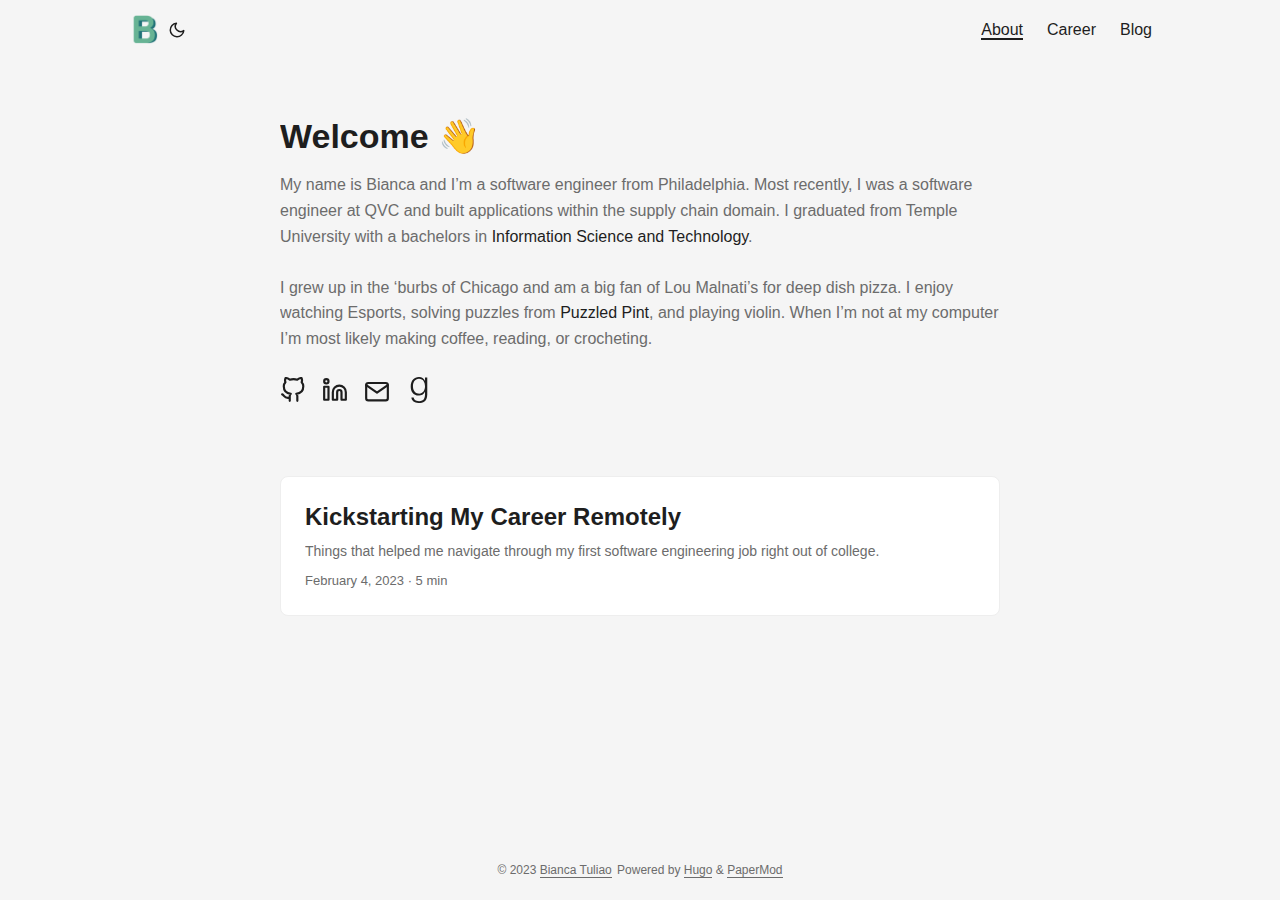
==== index.html @ d709fb9c "update bio" ====
<!DOCTYPE html>
<html lang="en" dir="auto">

<head>
	<meta name="generator" content="Hugo 0.110.0"><meta charset="utf-8">
<meta http-equiv="X-UA-Compatible" content="IE=edge">
<meta name="viewport" content="width=device-width, initial-scale=1, shrink-to-fit=no">
<meta name="robots" content="index, follow">
<title>Bianca Tuliao | Software Engineer </title>

<meta name="description" content="The blog of Bianca Tuliao, Software Engineer based in Philadelphia">
<meta name="author" content="">
<link rel="canonical" href="https://bltuliao.github.io/">
<link crossorigin="anonymous" href="/assets/css/stylesheet.css" rel="preload stylesheet" as="style">
<link rel="icon" href="https://bltuliao.github.io/favicon.ico">
<link rel="icon" type="image/png" sizes="16x16" href="https://bltuliao.github.io/favicon-16x16.png">
<link rel="icon" type="image/png" sizes="32x32" href="https://bltuliao.github.io/favicon-32x32.png">
<link rel="apple-touch-icon" href="https://bltuliao.github.io/apple-touch-icon.png">
<link rel="mask-icon" href="https://bltuliao.github.io/safari-pinned-tab.svg">
<meta name="theme-color" content="#2e2e33">
<meta name="msapplication-TileColor" content="#2e2e33">
<link rel="alternate" type="application/rss+xml" href="https://bltuliao.github.io/index.xml">
<noscript>
    <style>
        #theme-toggle,
        .top-link {
            display: none;
        }

    </style>
    <style>
        @media (prefers-color-scheme: dark) {
            :root {
                --theme: rgb(29, 30, 32);
                --entry: rgb(46, 46, 51);
                --primary: rgb(218, 218, 219);
                --secondary: rgb(155, 156, 157);
                --tertiary: rgb(65, 66, 68);
                --content: rgb(196, 196, 197);
                --hljs-bg: rgb(46, 46, 51);
                --code-bg: rgb(55, 56, 62);
                --border: rgb(51, 51, 51);
            }

            .list {
                background: var(--theme);
            }

            .list:not(.dark)::-webkit-scrollbar-track {
                background: 0 0;
            }

            .list:not(.dark)::-webkit-scrollbar-thumb {
                border-color: var(--theme);
            }
        }

    </style>
</noscript><meta property="og:title" content="Bianca Tuliao" />
<meta property="og:description" content="The blog of Bianca Tuliao, Software Engineer based in Philadelphia" />
<meta property="og:type" content="website" />
<meta property="og:url" content="https://bltuliao.github.io/" />

<meta name="twitter:card" content="summary"/>
<meta name="twitter:title" content="Bianca Tuliao"/>
<meta name="twitter:description" content="The blog of Bianca Tuliao, Software Engineer based in Philadelphia"/>

<script type="application/ld+json">
{
  "@context": "https://schema.org",
  "@type": "Organization",
  "name": "Bianca Tuliao",
  "url": "https://bltuliao.github.io/",
  "description": "The blog of Bianca Tuliao, Software Engineer based in Philadelphia",
  "thumbnailUrl": "https://bltuliao.github.io/favicon.ico",
  "sameAs": [
      "https://github.com/bltuliao", "https://www.linkedin.com/in/biancatuliao/", "mailto:btuliaodev@gmail.com", "https://www.goodreads.com/user/show/115285117-bianca"
  ]
}
</script>
</head>

<body class="list" id="top">
<script>
    if (localStorage.getItem("pref-theme") === "dark") {
        document.body.classList.add('dark');
    } else if (localStorage.getItem("pref-theme") === "light") {
        document.body.classList.remove('dark')
    } else if (window.matchMedia('(prefers-color-scheme: dark)').matches) {
        document.body.classList.add('dark');
    }

</script>

<header class="header">
    <nav class="nav">
        <div class="logo">
            <a href="https://bltuliao.github.io/" accesskey="h" title="Bianca Tuliao's Homepage">
                <img src="https://bltuliao.github.io/logo14.png" alt="" aria-label="logo"
                    height="30"></a>
            <div class="logo-switches">
                <button id="theme-toggle" accesskey="t" title="(Alt + T)">
                    <svg id="moon" xmlns="http://www.w3.org/2000/svg" width="24" height="18" viewBox="4 0 24 24"
                        fill="none" stroke="currentColor" stroke-width="2" stroke-linecap="round"
                        stroke-linejoin="round">
                        <path d="M21 12.79A9 9 0 1 1 11.21 3 7 7 0 0 0 21 12.79z"></path>
                    </svg>
                    <svg id="sun" xmlns="http://www.w3.org/2000/svg" width="24" height="18" viewBox="4 0 24 24"
                        fill="none" stroke="currentColor" stroke-width="2" stroke-linecap="round"
                        stroke-linejoin="round">
                        <circle cx="12" cy="12" r="5"></circle>
                        <line x1="12" y1="1" x2="12" y2="3"></line>
                        <line x1="12" y1="21" x2="12" y2="23"></line>
                        <line x1="4.22" y1="4.22" x2="5.64" y2="5.64"></line>
                        <line x1="18.36" y1="18.36" x2="19.78" y2="19.78"></line>
                        <line x1="1" y1="12" x2="3" y2="12"></line>
                        <line x1="21" y1="12" x2="23" y2="12"></line>
                        <line x1="4.22" y1="19.78" x2="5.64" y2="18.36"></line>
                        <line x1="18.36" y1="5.64" x2="19.78" y2="4.22"></line>
                    </svg>
                </button>
            </div>
        </div>
        <ul id="menu">
            <li>
                <a href="https://bltuliao.github.io/" title="About">
                    <span class="active">About</span>
                </a>
            </li>
            <li>
                <a href="https://bltuliao.github.io/career/" title="Career">
                    <span>Career</span>
                </a>
            </li>
            <li>
                <a href="https://bltuliao.github.io/blog/" title="Blog">
                    <span>Blog</span>
                </a>
            </li>
        </ul>
    </nav>
</header>
<main class="main"> 
<article class="first-entry home-info">
    <header class="entry-header">
        <h1>Welcome 👋</h1>
    </header>
    <div class="entry-content">
        My name is Bianca and I&rsquo;m a software engineer from Philadelphia. Most recently, I was a software engineer at QVC and built applications within the supply chain domain. I graduated from Temple University with a bachelors in <a href="https://bulletin.temple.edu/undergraduate/science-technology/computer-information-science/information-science-technology-bs/#text">Information Science and Technology</a>. <br /> <br />I grew up in the &lsquo;burbs of Chicago and am a big fan of Lou Malnati&rsquo;s for deep dish pizza. I enjoy watching Esports, solving puzzles from <a href="http://puzzledpint.com/">Puzzled Pint</a>, and playing violin. When I&rsquo;m not at my computer I&rsquo;m most likely making coffee, reading, or crocheting.
    </div>
    <footer class="entry-footer">
        <div class="social-icons">
    <a href="https://github.com/bltuliao" target="_blank" rel="noopener noreferrer me" title="Github">
        <svg xmlns="http://www.w3.org/2000/svg" viewBox="0 0 24 24" fill="none" stroke="currentColor" stroke-width="2"
    stroke-linecap="round" stroke-linejoin="round">
    <path
        d="M9 19c-5 1.5-5-2.5-7-3m14 6v-3.87a3.37 3.37 0 0 0-.94-2.61c3.14-.35 6.44-1.54 6.44-7A5.44 5.44 0 0 0 20 4.77 5.07 5.07 0 0 0 19.91 1S18.73.65 16 2.48a13.38 13.38 0 0 0-7 0C6.27.65 5.09 1 5.09 1A5.07 5.07 0 0 0 5 4.77a5.44 5.44 0 0 0-1.5 3.78c0 5.42 3.3 6.61 6.44 7A3.37 3.37 0 0 0 9 18.13V22">
    </path>
</svg>
    </a>
    <a href="https://www.linkedin.com/in/biancatuliao/" target="_blank" rel="noopener noreferrer me" title="Linkedin">
        <svg xmlns="http://www.w3.org/2000/svg" viewBox="0 0 24 24" fill="none" stroke="currentColor" stroke-width="2"
    stroke-linecap="round" stroke-linejoin="round">
    <path d="M16 8a6 6 0 0 1 6 6v7h-4v-7a2 2 0 0 0-2-2 2 2 0 0 0-2 2v7h-4v-7a6 6 0 0 1 6-6z"></path>
    <rect x="2" y="9" width="4" height="12"></rect>
    <circle cx="4" cy="4" r="2"></circle>
</svg>
    </a>
    <a href="mailto:btuliaodev@gmail.com" target="_blank" rel="noopener noreferrer me" title="Email">
        <svg xmlns="http://www.w3.org/2000/svg" viewBox="0 0 24 21" fill="none" stroke="currentColor" stroke-width="2"
    stroke-linecap="round" stroke-linejoin="round">
    <path d="M4 4h16c1.1 0 2 .9 2 2v12c0 1.1-.9 2-2 2H4c-1.1 0-2-.9-2-2V6c0-1.1.9-2 2-2z"></path>
    <polyline points="22,6 12,13 2,6"></polyline>
</svg>
    </a>
    <a href="https://www.goodreads.com/user/show/115285117-bianca" target="_blank" rel="noopener noreferrer me" title="Goodreads">
        <svg xmlns="http://www.w3.org/2000/svg" role="img" fill="currentColor" viewBox="0 0 24 24">
    <path
        d="M11.43 23.995c-3.608-.208-6.274-2.077-6.448-5.078.695.007 1.375-.013 2.07-.006.224 1.342 1.065 2.43 2.683 3.026 1.583.496 3.737.46 5.082-.174 1.351-.636 2.145-1.822 2.503-3.577.212-1.042.236-1.734.231-2.92l-.005-1.631h-.059c-1.245 2.564-3.315 3.53-5.59 3.475-5.74-.054-7.68-4.534-7.528-8.606.01-5.241 3.22-8.537 7.557-8.495 2.354-.14 4.605 1.362 5.554 3.37l.059.002.002-2.918 2.099.004-.002 15.717c-.193 7.04-4.376 7.89-8.209 7.811zm6.1-15.633c-.096-3.26-1.601-6.62-5.503-6.645-3.954-.017-5.625 3.592-5.604 6.85-.013 3.439 1.643 6.305 4.703 6.762 4.532.591 6.551-3.411 6.404-6.967z" />
</svg>
    </a>
</div>

    </footer>
</article>

<article class="post-entry"> 
  <header class="entry-header">
    <h2>Kickstarting My Career Remotely
    </h2>
  </header>
  <div class="entry-content">
    <p>Things that helped me navigate through my first software engineering job right out of college.</p>
  </div>
  <footer class="entry-footer"><span title='2023-02-04 00:02:17 -0500 EST'>February 4, 2023</span>&nbsp;·&nbsp;5 min</footer>
  <a class="entry-link" aria-label="post link to Kickstarting My Career Remotely" href="https://bltuliao.github.io/blog/kickstarting-my-career-remotely/"></a>
</article>
    </main>
    
<footer class="footer">
    <span>&copy; 2023 <a href="https://bltuliao.github.io/">Bianca Tuliao</a></span>
    <span>
        Powered by
        <a href="https://gohugo.io/" rel="noopener noreferrer" target="_blank">Hugo</a> &
        <a href="https://github.com/adityatelange/hugo-PaperMod/" rel="noopener" target="_blank">PaperMod</a>
    </span>
</footer>
<a href="#top" aria-label="go to top" title="Go to Top (Alt + G)" class="top-link" id="top-link" accesskey="g">
    <svg xmlns="http://www.w3.org/2000/svg" viewBox="0 0 12 6" fill="currentColor">
        <path d="M12 6H0l6-6z" />
    </svg>
</a>

<script>
    let menu = document.getElementById('menu')
    if (menu) {
        menu.scrollLeft = localStorage.getItem("menu-scroll-position");
        menu.onscroll = function () {
            localStorage.setItem("menu-scroll-position", menu.scrollLeft);
        }
    }

    document.querySelectorAll('a[href^="#"]').forEach(anchor => {
        anchor.addEventListener("click", function (e) {
            e.preventDefault();
            var id = this.getAttribute("href").substr(1);
            if (!window.matchMedia('(prefers-reduced-motion: reduce)').matches) {
                document.querySelector(`[id='${decodeURIComponent(id)}']`).scrollIntoView({
                    behavior: "smooth"
                });
            } else {
                document.querySelector(`[id='${decodeURIComponent(id)}']`).scrollIntoView();
            }
            if (id === "top") {
                history.replaceState(null, null, " ");
            } else {
                history.pushState(null, null, `#${id}`);
            }
        });
    });

</script>
<script>
    var mybutton = document.getElementById("top-link");
    window.onscroll = function () {
        if (document.body.scrollTop > 800 || document.documentElement.scrollTop > 800) {
            mybutton.style.visibility = "visible";
            mybutton.style.opacity = "1";
        } else {
            mybutton.style.visibility = "hidden";
            mybutton.style.opacity = "0";
        }
    };

</script>
<script>
    document.getElementById("theme-toggle").addEventListener("click", () => {
        if (document.body.className.includes("dark")) {
            document.body.classList.remove('dark');
            localStorage.setItem("pref-theme", 'light');
        } else {
            document.body.classList.add('dark');
            localStorage.setItem("pref-theme", 'dark');
        }
    })

</script>
</body>

</html>
---- assets/css/stylesheet.css ----
/*
  PaperMod v6
  License: MIT https://github.com/adityatelange/hugo-PaperMod/blob/master/LICENSE
  Copyright (c) 2020 nanxiaobei and adityatelange
  Copyright (c) 2021-2022 adityatelange
*/
:root{--gap:24px;--content-gap:20px;--nav-width:1024px;--main-width:720px;--header-height:60px;--footer-height:60px;--radius:8px;--theme:rgb(255, 255, 255);--entry:rgb(255, 255, 255);--primary:rgb(30, 30, 30);--secondary:rgb(108, 108, 108);--tertiary:rgb(214, 214, 214);--content:rgb(31, 31, 31);--hljs-bg:rgb(28, 29, 33);--code-bg:rgb(245, 245, 245);--border:rgb(238, 238, 238)}.dark{--theme:rgb(29, 30, 32);--entry:rgb(46, 46, 51);--primary:rgb(218, 218, 219);--secondary:rgb(155, 156, 157);--tertiary:rgb(65, 66, 68);--content:rgb(196, 196, 197);--hljs-bg:rgb(46, 46, 51);--code-bg:rgb(55, 56, 62);--border:rgb(51, 51, 51)}.list{background:var(--code-bg)}.dark.list{background:var(--theme)}*,::after,::before{box-sizing:border-box}html{-webkit-tap-highlight-color:transparent;overflow-y:scroll}a,button,body,h1,h2,h3,h4,h5,h6{color:var(--primary)}body{font-family:-apple-system,BlinkMacSystemFont,segoe ui,Roboto,Oxygen,Ubuntu,Cantarell,open sans,helvetica neue,sans-serif;font-size:18px;line-height:1.6;word-break:break-word;background:var(--theme)}article,aside,figcaption,figure,footer,header,hgroup,main,nav,section,table{display:block}h1,h2,h3,h4,h5,h6{line-height:1.2}h1,h2,h3,h4,h5,h6,p{margin-top:0;margin-bottom:0}ul{padding:0}a{text-decoration:none}body,figure,ul{margin:0}table{width:100%;border-collapse:collapse;border-spacing:0;overflow-x:auto;word-break:keep-all}button,input,textarea{padding:0;font:inherit;background:0 0;border:0}input,textarea{outline:0}button,input[type=button],input[type=submit]{cursor:pointer}input:-webkit-autofill,textarea:-webkit-autofill{box-shadow:0 0 0 50px var(--theme)inset}img{display:block;max-width:100%}.not-found{position:absolute;left:0;right:0;display:flex;align-items:center;justify-content:center;height:80%;font-size:160px;font-weight:700}.archive-posts{width:100%;font-size:16px}.archive-year{margin-top:40px}.archive-year:not(:last-of-type){border-bottom:2px solid var(--border)}.archive-month{display:flex;align-items:flex-start;padding:10px 0}.archive-month-header{margin:25px 0;width:200px}.archive-month:not(:last-of-type){border-bottom:1px solid var(--border)}.archive-entry{position:relative;padding:5px;margin:10px 0}.archive-entry-title{margin:5px 0;font-weight:400}.archive-count,.archive-meta{color:var(--secondary);font-size:14px}.footer,.top-link{font-size:12px;color:var(--secondary)}.footer{max-width:calc(var(--main-width) + var(--gap) * 2);margin:auto;padding:calc((var(--footer-height) - var(--gap))/2)var(--gap);text-align:center;line-height:24px}.footer span{margin-inline-start:1px;margin-inline-end:1px}.footer span:last-child{white-space:nowrap}.footer a{color:inherit;border-bottom:1px solid var(--secondary)}.footer a:hover{border-bottom:1px solid var(--primary)}.top-link{visibility:hidden;position:fixed;bottom:60px;right:30px;z-index:99;background:var(--tertiary);width:42px;height:42px;padding:12px;border-radius:64px;transition:visibility .5s,opacity .8s linear}.top-link,.top-link svg{filter:drop-shadow(0 0 0 var(--theme))}.footer a:hover,.top-link:hover{color:var(--primary)}.top-link:focus,#theme-toggle:focus{outline:0}.nav{display:flex;flex-wrap:wrap;justify-content:space-between;max-width:calc(var(--nav-width) + var(--gap) * 2);margin-inline-start:auto;margin-inline-end:auto;line-height:var(--header-height)}.nav a{display:block}.logo,#menu{display:flex;margin:auto var(--gap)}.logo{flex-wrap:inherit}.logo a{font-size:24px;font-weight:700}.logo a img,.logo a svg{display:inline;vertical-align:middle;pointer-events:none;transform:translate(0,-10%);border-radius:2px;margin-inline-end:2px}button#theme-toggle{font-size:26px;margin:auto 4px}body.dark #moon{vertical-align:middle;display:none}body:not(.dark) #sun{display:none}#menu{list-style:none;word-break:keep-all;overflow-x:auto;white-space:nowrap}#menu li+li{margin-inline-start:var(--gap)}#menu a{font-size:16px}#menu .active{font-weight:500;border-bottom:2px solid}.lang-switch li,.lang-switch ul,.logo-switches{display:inline-flex;margin:auto 4px}.lang-switch{display:flex;flex-wrap:inherit}.lang-switch a{margin:auto 3px;font-size:16px;font-weight:500}.logo-switches{flex-wrap:inherit}.main{position:relative;min-height:calc(100vh - var(--header-height) - var(--footer-height));max-width:calc(var(--main-width) + var(--gap) * 2);margin:auto;padding:var(--gap)}.page-header h1{font-size:40px}.pagination{display:flex}.pagination a{color:var(--theme);font-size:13px;line-height:36px;background:var(--primary);border-radius:calc(36px/2);padding:0 16px}.pagination .next{margin-inline-start:auto}.social-icons{padding:12px 0}.social-icons a:not(:last-of-type){margin-inline-end:12px}.social-icons a svg{height:26px;width:26px}code{direction:ltr}div.highlight,pre{position:relative}.copy-code{display:none;position:absolute;top:4px;right:4px;color:rgba(255,255,255,.8);background:rgba(78,78,78,.8);border-radius:var(--radius);padding:0 5px;font-size:14px;user-select:none}div.highlight:hover .copy-code,pre:hover .copy-code{display:block}.first-entry{position:relative;display:flex;flex-direction:column;justify-content:center;min-height:320px;margin:var(--gap)0 calc(var(--gap) * 2)}.first-entry .entry-header{overflow:hidden;display:-webkit-box;-webkit-box-orient:vertical;-webkit-line-clamp:3}.first-entry .entry-header h1{font-size:34px;line-height:1.3}.first-entry .entry-content{margin:14px 0;font-size:16px;-webkit-line-clamp:3}.first-entry .entry-footer{font-size:14px}.home-info .entry-content{-webkit-line-clamp:unset}.post-entry{position:relative;margin-bottom:var(--gap);padding:var(--gap);background:var(--entry);border-radius:var(--radius);transition:transform .1s;border:1px solid var(--border)}.post-entry:active{transform:scale(.96)}.tag-entry .entry-cover{display:none}.entry-header h2{font-size:24px;line-height:1.3}.entry-content{margin:8px 0;color:var(--secondary);font-size:14px;line-height:1.6;overflow:hidden;display:-webkit-box;-webkit-box-orient:vertical;-webkit-line-clamp:2}.entry-footer{color:var(--secondary);font-size:13px}.entry-link{position:absolute;left:0;right:0;top:0;bottom:0}.entry-cover,.entry-isdraft{font-size:14px;color:var(--secondary)}.entry-cover{margin-bottom:var(--gap);text-align:center}.entry-cover img{border-radius:var(--radius);pointer-events:none;width:100%;height:auto}.entry-cover a{color:var(--secondary);box-shadow:0 1px 0 var(--primary)}.page-header,.post-header{margin:24px auto var(--content-gap)}.post-title{margin-bottom:2px;font-size:40px}.post-description{margin-top:10px;margin-bottom:5px}.post-meta,.breadcrumbs{color:var(--secondary);font-size:14px;display:flex;flex-wrap:wrap}.post-meta .i18n_list li{display:inline-flex;list-style:none;margin:auto 3px;box-shadow:0 1px 0 var(--secondary)}.breadcrumbs a{font-size:16px}.post-content{color:var(--content)}.post-content h3,.post-content h4,.post-content h5,.post-content h6{margin:24px 0 16px}.post-content h1{margin:40px auto 32px;font-size:40px}.post-content h2{margin:32px auto 24px;font-size:32px}.post-content h3{font-size:24px}.post-content h4{font-size:16px}.post-content h5{font-size:14px}.post-content h6{font-size:12px}.post-content a,.toc a:hover{box-shadow:0 1px;box-decoration-break:clone;-webkit-box-decoration-break:clone}.post-content a code{margin:auto 0;border-radius:0;box-shadow:0 -1px 0 var(--primary)inset}.post-content del{text-decoration:none;background:linear-gradient(to right,var(--primary) 100%,transparent 0)0/1px 1px repeat-x}.post-content dl,.post-content ol,.post-content p,.post-content figure,.post-content ul{margin-bottom:var(--content-gap)}.post-content ol,.post-content ul{padding-inline-start:20px}.post-content li{margin-top:5px}.post-content li p{margin-bottom:0}.post-content dl{display:flex;flex-wrap:wrap;margin:0}.post-content dt{width:25%;font-weight:700}.post-content dd{width:75%;margin-inline-start:0;padding-inline-start:10px}.post-content dd~dd,.post-content dt~dt{margin-top:10px}.post-content table{margin-bottom:32px}.post-content table th,.post-content table:not(.highlighttable,.highlight table,.gist .highlight) td{min-width:80px;padding:12px 8px;line-height:1.5;border-bottom:1px solid var(--border)}.post-content table th{font-size:14px;text-align:start}.post-content table:not(.highlighttable) td code:only-child{margin:auto 0}.post-content .highlight table{border-radius:var(--radius)}.post-content .highlight:not(table){margin:10px auto;background:var(--hljs-bg)!important;border-radius:var(--radius);direction:ltr}.post-content li>.highlight{margin-inline-end:0}.post-content ul pre{margin-inline-start:calc(var(--gap) * -2)}.post-content .highlight pre{margin:0}.post-content .highlighttable{table-layout:fixed}.post-content .highlighttable td:first-child{width:40px}.post-content .highlighttable td .linenodiv{padding-inline-end:0!important}.post-content .highlighttable td .highlight,.post-content .highlighttable td .linenodiv pre{margin-bottom:0}.post-content code{margin:auto 4px;padding:4px 6px;font-size:.78em;line-height:1.5;background:var(--code-bg);border-radius:2px}.post-content pre code{display:block;margin:auto 0;padding:10px;color:#d5d5d6;background:var(--hljs-bg)!important;border-radius:var(--radius);overflow-x:auto;word-break:break-all}.post-content blockquote{margin:20px 0;padding:0 14px;border-inline-start:3px solid var(--primary)}.post-content hr{margin:30px 0;height:2px;background:var(--tertiary);border:0}.post-content iframe{max-width:100%}.post-content img{border-radius:4px;margin:1rem 0}.post-content img[src*="#center"]{margin:1rem auto}.post-content figure.align-center{text-align:center}.post-content figure>figcaption{color:var(--primary);font-size:16px;font-weight:700;margin:8px 0 16px}.post-content figure>figcaption>p{color:var(--secondary);font-size:14px;font-weight:400}.toc{margin:0 2px 40px;border:1px solid var(--border);background:var(--code-bg);border-radius:var(--radius);padding:.4em}.dark .toc{background:var(--entry)}.toc details summary{cursor:zoom-in;margin-inline-start:20px}.toc details[open] summary{cursor:zoom-out}.toc .details{display:inline;font-weight:500}.toc .inner{margin:0 20px;padding:10px 20px}.toc li ul{margin-inline-start:var(--gap)}.toc summary:focus{outline:0}.post-footer{margin-top:56px}.post-tags li{display:inline-block;margin-inline-end:3px;margin-bottom:5px}.post-tags a,.share-buttons,.paginav{border-radius:var(--radius);background:var(--code-bg);border:1px solid var(--border)}.post-tags a{display:block;padding-inline-start:14px;padding-inline-end:14px;color:var(--secondary);font-size:14px;line-height:34px;background:var(--code-bg)}.post-tags a:hover,.paginav a:hover{background:var(--border)}.share-buttons{margin:14px 0;padding-inline-start:var(--radius);display:flex;justify-content:center;overflow-x:auto}.share-buttons a{margin-top:10px}.share-buttons a:not(:last-of-type){margin-inline-end:12px}h1:hover .anchor,h2:hover .anchor,h3:hover .anchor,h4:hover .anchor,h5:hover .anchor,h6:hover .anchor{display:inline-flex;color:var(--secondary);margin-inline-start:8px;font-weight:500;user-select:none}.paginav{margin:10px 0;display:flex;line-height:30px;border-radius:var(--radius)}.paginav a{padding-inline-start:14px;padding-inline-end:14px;border-radius:var(--radius)}.paginav .title{letter-spacing:1px;text-transform:uppercase;font-size:small;color:var(--secondary)}.paginav .prev,.paginav .next{width:50%}.paginav span:hover:not(.title){box-shadow:0 1px}.paginav .next{margin-inline-start:auto;text-align:right}[dir=rtl] .paginav .next{text-align:left}h1>a>svg{display:inline}img.in-text{display:inline;margin:auto}.buttons,.main .profile{display:flex;justify-content:center}.main .profile{align-items:center;min-height:calc(100vh - var(--header-height) - var(--footer-height) - (var(--gap) * 2));text-align:center}.profile .profile_inner h1{padding:12px 0}.profile img{display:inline-table;border-radius:50%}.buttons{flex-wrap:wrap;max-width:400px;margin:0 auto}.button{background:var(--tertiary);border-radius:var(--radius);margin:8px;padding:6px;transition:transform .1s}.button-inner{padding:0 8px}.button:active{transform:scale(.96)}#searchbox input{padding:4px 10px;width:100%;color:var(--primary);font-weight:700;border:2px solid var(--tertiary);border-radius:var(--radius)}#searchbox input:focus{border-color:var(--secondary)}#searchResults li{list-style:none;border-radius:var(--radius);padding:10px;margin:10px 0;position:relative;font-weight:500}#searchResults{margin:10px 0;width:100%}#searchResults li:active{transition:transform .1s;transform:scale(.98)}#searchResults a{position:absolute;width:100%;height:100%;top:0;left:0;outline:none}#searchResults .focus{transform:scale(.98);border:2px solid var(--tertiary)}.terms-tags li{display:inline-block;margin:10px;font-weight:500}.terms-tags a{display:block;padding:3px 10px;background:var(--tertiary);border-radius:6px;transition:transform .1s}.terms-tags a:active{background:var(--tertiary);transform:scale(.96)}.hljs-comment,.hljs-quote{color:#b6b18b}.hljs-deletion,.hljs-name,.hljs-regexp,.hljs-selector-class,.hljs-selector-id,.hljs-tag,.hljs-template-variable,.hljs-variable{color:#eb3c54}.hljs-built_in,.hljs-builtin-name,.hljs-link,.hljs-literal,.hljs-meta,.hljs-number,.hljs-params,.hljs-type{color:#e7ce56}.hljs-attribute{color:#ee7c2b}.hljs-addition,.hljs-bullet,.hljs-string,.hljs-symbol{color:#4fb4d7}.hljs-section,.hljs-title{color:#78bb65}.hljs-keyword,.hljs-selector-tag{color:#b45ea4}.hljs{display:block;overflow-x:auto;background:#1c1d21;color:#c0c5ce;padding:.5em}.hljs-emphasis{font-style:italic}.hljs-strong{font-weight:700}::-webkit-scrollbar-track{background:0 0}.list:not(.dark)::-webkit-scrollbar-track{background:var(--code-bg)}::-webkit-scrollbar-thumb{background:var(--tertiary);border:5px solid var(--theme);border-radius:var(--radius)}.list:not(.dark)::-webkit-scrollbar-thumb{border:5px solid var(--code-bg)}::-webkit-scrollbar-thumb:hover{background:var(--secondary)}::-webkit-scrollbar:not(.highlighttable,.highlight table,.gist .highlight){background:var(--theme)}.post-content .highlighttable td .highlight pre code::-webkit-scrollbar{display:none}.post-content :not(table) ::-webkit-scrollbar-thumb{border:2px solid var(--hljs-bg);background:#717175}.post-content :not(table) ::-webkit-scrollbar-thumb:hover{background:#a3a3a5}.gist table::-webkit-scrollbar-thumb{border:2px solid #fff;background:#adadad}.gist table::-webkit-scrollbar-thumb:hover{background:#707070}.post-content table::-webkit-scrollbar-thumb{border-width:2px}@media screen and (min-width:768px){::-webkit-scrollbar{width:19px;height:11px}}@media screen and (max-width:768px){:root{--gap:14px}.profile img{transform:scale(.85)}.first-entry{min-height:260px}.archive-month{flex-direction:column}.archive-year{margin-top:20px}.footer{padding:calc((var(--footer-height) - var(--gap) - 10px)/2)var(--gap)}}@media screen and (max-width:900px){.list .top-link{transform:translateY(-5rem)}}@media(prefers-reduced-motion){.terms-tags a:active,.button:active,.post-entry:active,.top-link,#searchResults .focus,#searchResults li:active{transform:none}}.main-timeline{font-family:poppins,sans-serif}.main-timeline:after{content:'';display:block;clear:both}.main-timeline .timeline{width:calc(50% + 58px);float:left;position:relative;z-index:1}.main-timeline .timeline:before{content:"";width:10px;height:10px;border-radius:50px;position:absolute;top:-5px;right:0}.main-timeline .timeline-content{text-align:left;padding:15px 80px 15px 10px;display:block;position:relative}.main-timeline .timeline-content:hover{text-decoration:none}.main-timeline .timeline-content:before{content:"";background:#f28705;width:15px;height:100%;position:absolute;top:0;right:50px}.main-timeline .timeline-year-right{font-size:27px;line-height:35px;font-weight:700;transform:translateY(-50%)rotate(0);position:absolute;top:5%;right:-90px}.main-timeline .timeline-year-left{font-size:27px;line-height:35px;font-weight:700;transform:translateY(-50%)rotate(0);position:absolute;top:5%;left:-90px}.main-timeline .timeline-year{font-size:27px;line-height:35px;font-weight:700;transform:translateY(-50%)rotate(0);position:absolute;top:5%;right:-20px}.main-timeline .timeline-year-single-left{font-size:27px;line-height:35px;font-weight:700;transform:translateY(-50%)rotate(0);position:absolute;top:5%;left:-20px}.main-timeline .title{font-size:22px;font-weight:600;letter-spacing:.5px;text-transform:uppercase;margin:0 0 8px}.main-timeline .description{font-size:16px;margin:0}.main-timeline .timeline:nth-child(even){float:right}.main-timeline .timeline:nth-child(even):before{right:auto;left:0}.main-timeline .timeline:nth-child(even) .timeline-content{padding:15px 10px 15px 80px}.main-timeline .timeline:nth-child(even) .timeline-content:before{right:auto;left:51px}.main-timeline .timeline:nth-child(even) .timeline-year{right:auto;left:-15px}.main-timeline .timeline:nth-child(4n+2) .timeline-content:before{background:#f2bb16}.main-timeline .timeline:nth-child(4n+3) .timeline-content:before{background:#0785f2}.main-timeline .timeline:nth-child(4n+4) .timeline-content:before{background:#bf3475}@media screen and (max-width:767px){.main-timeline .timeline{width:100%}.main-timeline .timeline-year-right{font-size:27px;line-height:35px;font-weight:700;transform:translateY(-50%)rotate(90deg);position:absolute;top:19%;right:-43px}.main-timeline .timeline-year-left{font-size:27px;line-height:35px;font-weight:700;transform:translateY(-50%)rotate(-90deg);position:absolute;top:20%;left:-43px}.main-timeline .timeline-year{font-size:27px;line-height:35px;font-weight:700;transform:translateY(-50%)rotate(90deg);position:absolute;top:11%;right:-7px}.main-timeline .timeline-year-single-left{font-size:27px;line-height:35px;font-weight:700;transform:translateY(-50%)rotate(-90deg);position:absolute;top:11%;left:-7px}}.button_slide{border:2px solid #c2c2c2;border-radius:0;padding:6px;margin-bottom:6px;display:inline-block;font-family:lucida console,Monaco,monospace;font-size:14px;letter-spacing:1px;cursor:default;box-shadow:inset 0 0 #000000;-webkit-transition:ease-out .4s;-moz-transition:ease-out .4s;transition:ease-out .4s}.slide_down:hover{border:2px solid #c2c2c2;box-shadow:inset 0 100px #000000;color:#41ff00}.slide_right:hover{box-shadow:inset 400px 0 #c7c5c5}.slide_left:hover{box-shadow:inset 0 0 0 50px #c7c5c5}.slide_diagonal:hover{box-shadow:inset 400px 50px #c7c5c5}.indent{margin-left:20px}.button-74{background-color:#fff;border:2px solid #e09743;border-radius:20px;box-shadow:#e09743 4px 4px;color:#e09743;cursor:pointer;display:inline-block;font-weight:600;font-size:15px;padding:0 18px;line-height:20px;text-align:center;text-decoration:none;user-select:none;-webkit-user-select:none;touch-action:manipulation}.button-74:hover{background-color:#fff}.button-74:active{box-shadow:#e09743 2px 2px;transform:translate(2px,2px)}@media(min-width:768px){.button-74{min-width:30px;padding:0 15px}}
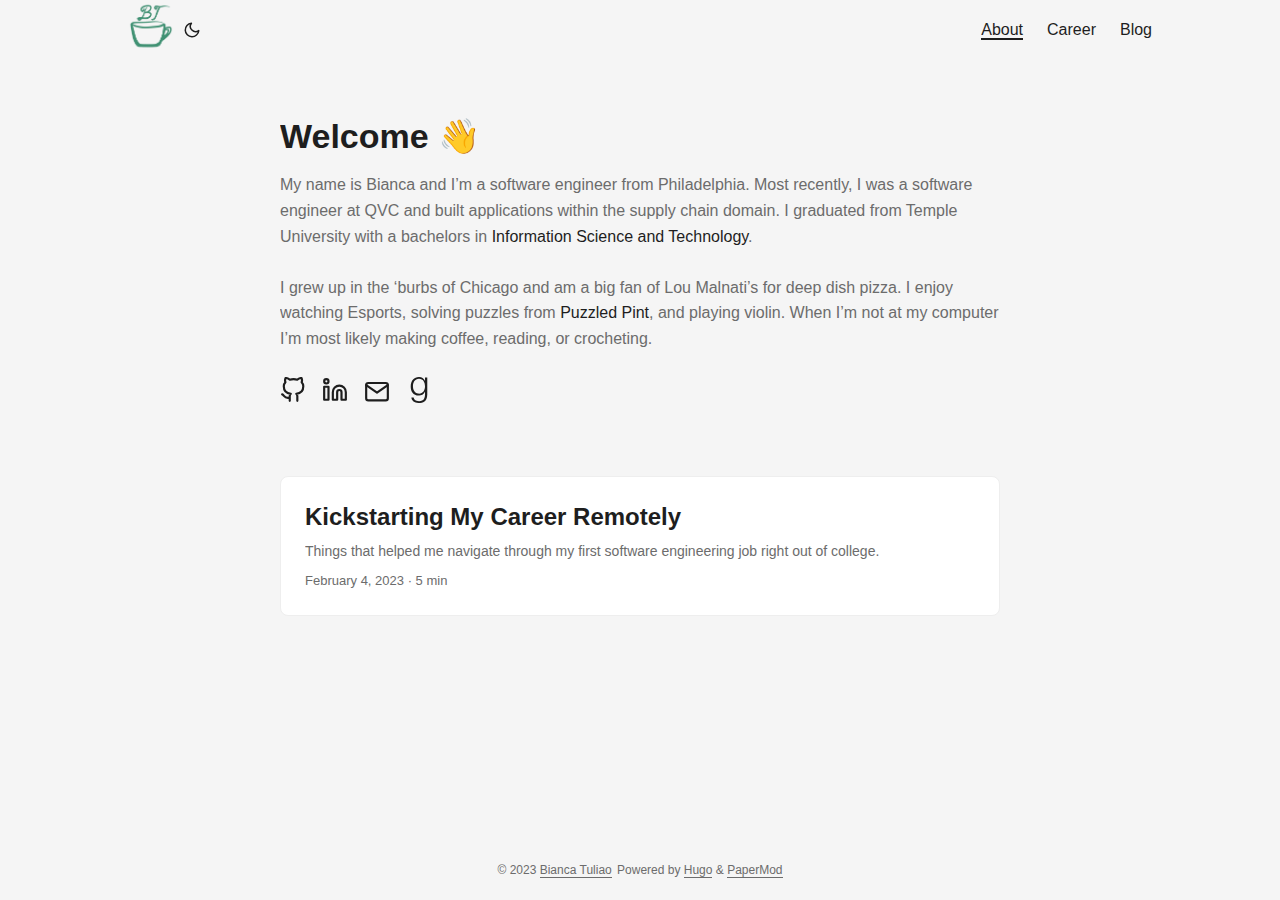
==== commit 0ba75864: "update icon" ====
--- a/index.html
+++ b/index.html
@@ -96,8 +96,8 @@
     <nav class="nav">
         <div class="logo">
             <a href="https://bltuliao.github.io/" accesskey="h" title="Bianca Tuliao's Homepage">
-                <img src="https://bltuliao.github.io/logo14.png" alt="" aria-label="logo"
-                    height="30"></a>
+                <img src="https://bltuliao.github.io/icon.png" alt="" aria-label="logo"
+                    height="45"></a>
             <div class="logo-switches">
                 <button id="theme-toggle" accesskey="t" title="(Alt + T)">
                     <svg id="moon" xmlns="http://www.w3.org/2000/svg" width="24" height="18" viewBox="4 0 24 24"
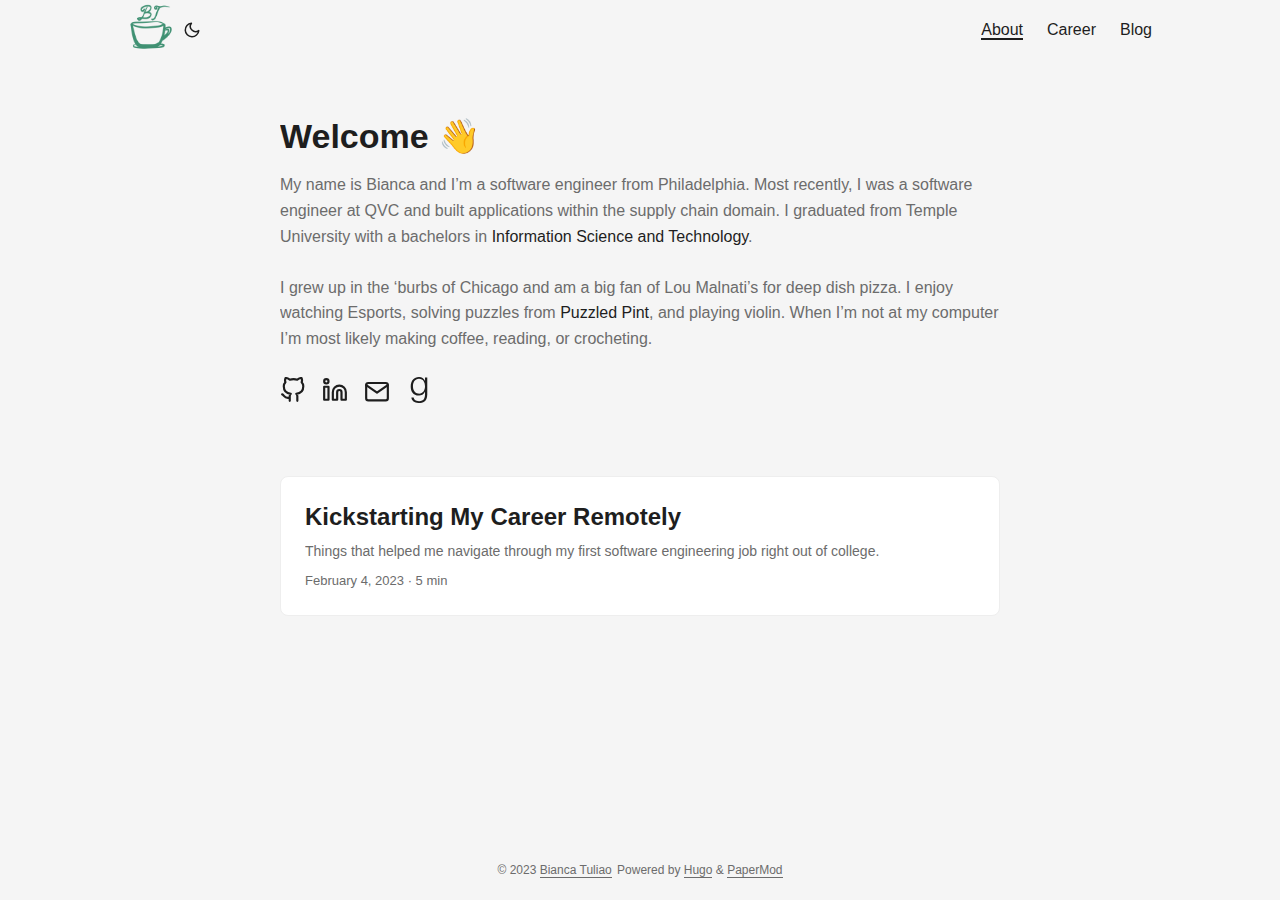
==== commit 271ea6d5: "update icon again" ====
--- a/index.html
+++ b/index.html
@@ -96,7 +96,7 @@
     <nav class="nav">
         <div class="logo">
             <a href="https://bltuliao.github.io/" accesskey="h" title="Bianca Tuliao's Homepage">
-                <img src="https://bltuliao.github.io/icon.png" alt="" aria-label="logo"
+                <img src="https://bltuliao.github.io/icon2.png" alt="" aria-label="logo"
                     height="45"></a>
             <div class="logo-switches">
                 <button id="theme-toggle" accesskey="t" title="(Alt + T)">
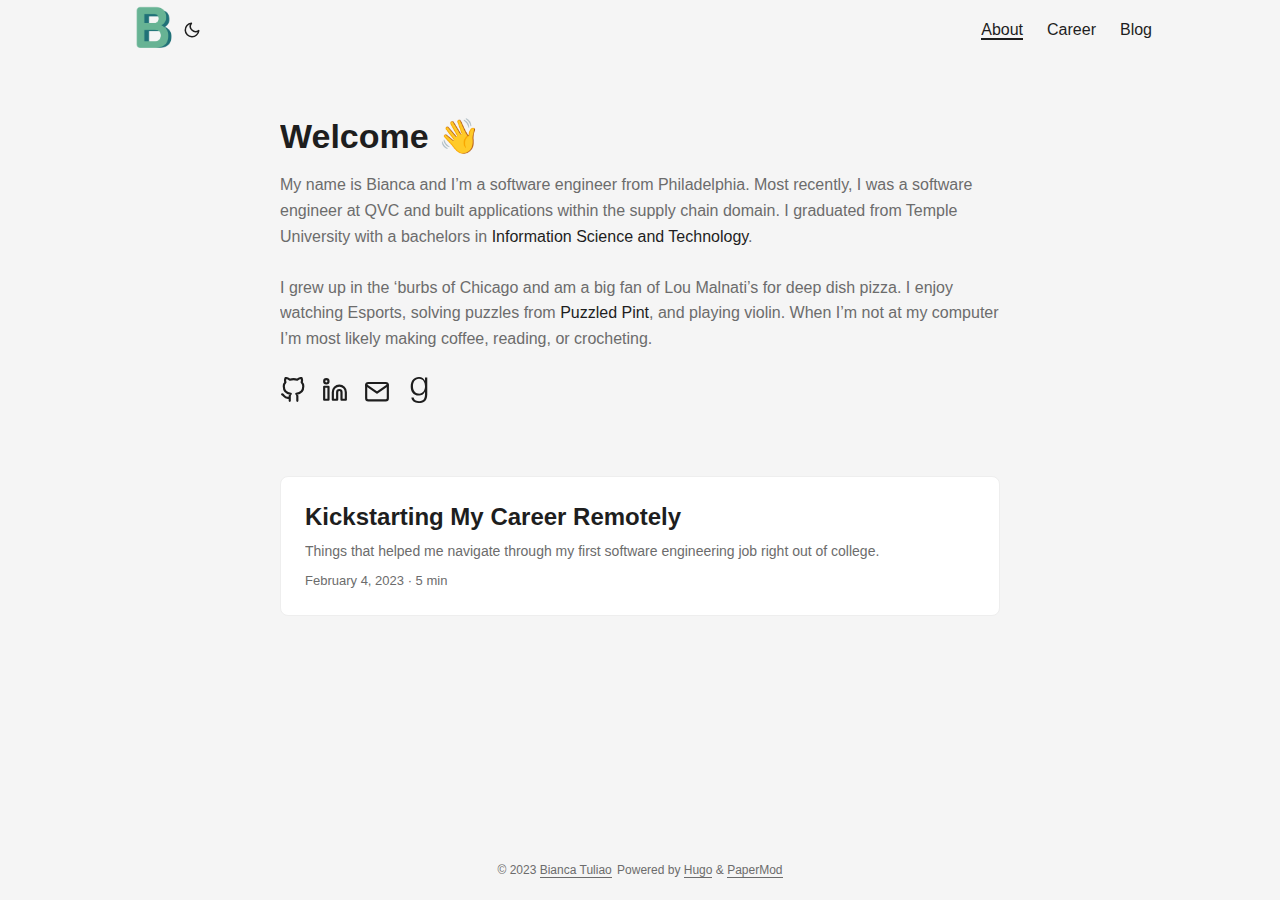
==== commit 9ab3c59b: "test" ====
--- a/index.html
+++ b/index.html
@@ -96,7 +96,7 @@
     <nav class="nav">
         <div class="logo">
             <a href="https://bltuliao.github.io/" accesskey="h" title="Bianca Tuliao's Homepage">
-                <img src="https://bltuliao.github.io/icon2.png" alt="" aria-label="logo"
+                <img src="https://bltuliao.github.io/logo14.png" alt="" aria-label="logo"
                     height="45"></a>
             <div class="logo-switches">
                 <button id="theme-toggle" accesskey="t" title="(Alt + T)">
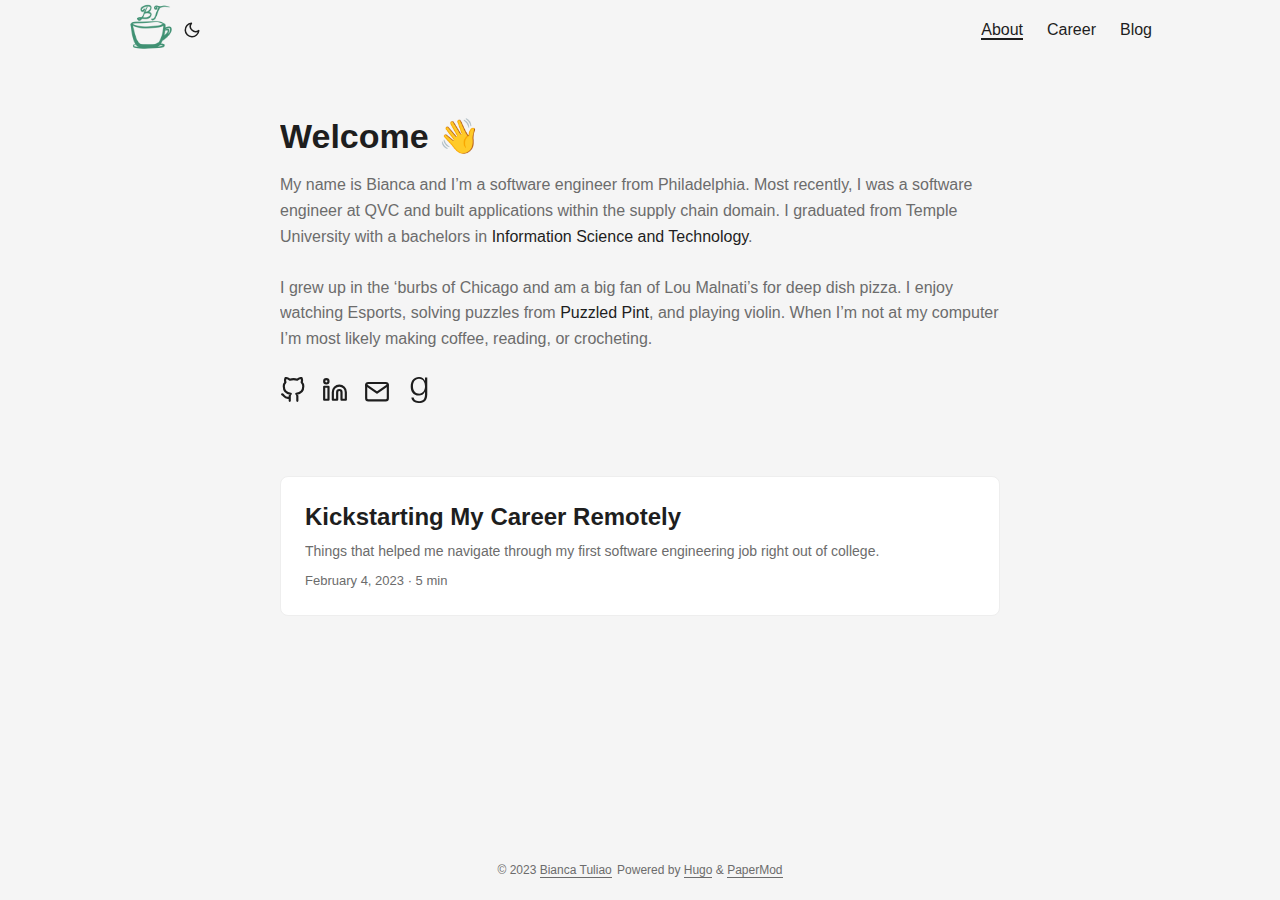
==== commit db46be4d: "update logo" ====
--- a/index.html
+++ b/index.html
@@ -96,7 +96,7 @@
     <nav class="nav">
         <div class="logo">
             <a href="https://bltuliao.github.io/" accesskey="h" title="Bianca Tuliao's Homepage">
-                <img src="https://bltuliao.github.io/logo14.png" alt="" aria-label="logo"
+                <img src="https://bltuliao.github.io/logo2.png" alt="" aria-label="logo"
                     height="45"></a>
             <div class="logo-switches">
                 <button id="theme-toggle" accesskey="t" title="(Alt + T)">
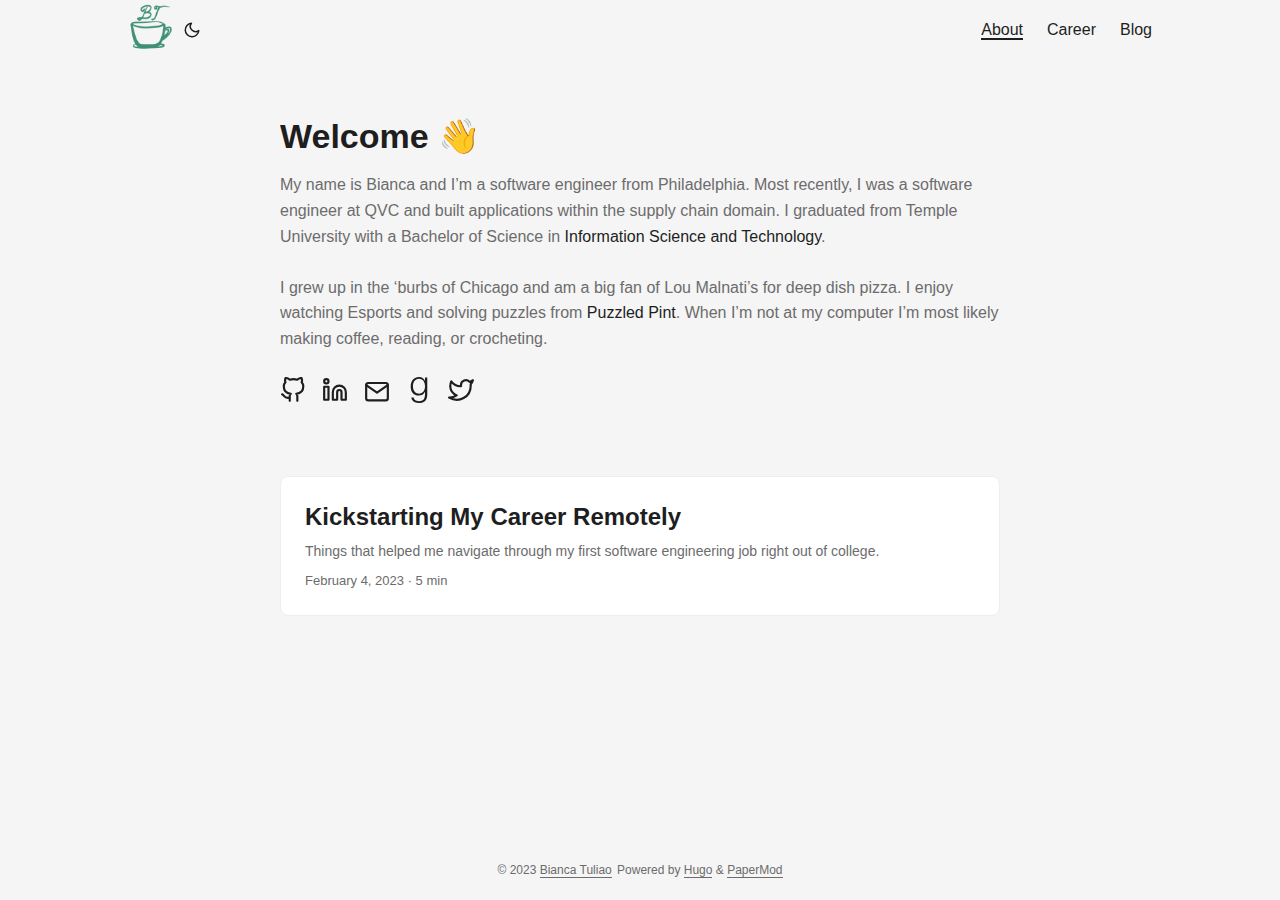
==== commit c991ecf0: "update links" ====
--- a/index.html
+++ b/index.html
@@ -74,7 +74,7 @@
   "description": "The blog of Bianca Tuliao, Software Engineer based in Philadelphia",
   "thumbnailUrl": "https://bltuliao.github.io/favicon.ico",
   "sameAs": [
-      "https://github.com/bltuliao", "https://www.linkedin.com/in/biancatuliao/", "mailto:btuliaodev@gmail.com", "https://www.goodreads.com/user/show/115285117-bianca"
+      "https://github.com/bltuliao", "https://www.linkedin.com/in/biancatuliao/", "mailto:btuliaodev@gmail.com", "https://www.goodreads.com/user/show/115285117-bianca", "https://twitter.com/tru3caff3ine"
   ]
 }
 </script>
@@ -146,7 +146,7 @@
         <h1>Welcome 👋</h1>
     </header>
     <div class="entry-content">
-        My name is Bianca and I&rsquo;m a software engineer from Philadelphia. Most recently, I was a software engineer at QVC and built applications within the supply chain domain. I graduated from Temple University with a bachelors in <a href="https://bulletin.temple.edu/undergraduate/science-technology/computer-information-science/information-science-technology-bs/#text">Information Science and Technology</a>. <br /> <br />I grew up in the &lsquo;burbs of Chicago and am a big fan of Lou Malnati&rsquo;s for deep dish pizza. I enjoy watching Esports, solving puzzles from <a href="http://puzzledpint.com/">Puzzled Pint</a>, and playing violin. When I&rsquo;m not at my computer I&rsquo;m most likely making coffee, reading, or crocheting.
+        My name is Bianca and I&rsquo;m a software engineer from Philadelphia. Most recently, I was a software engineer at QVC and built applications within the supply chain domain. I graduated from Temple University with a Bachelor of Science in <a href="https://www.temple.edu/academics/degree-programs/information-science-and-technology-major-st-ist-bs">Information Science and Technology</a>. <br /> <br />I grew up in the &lsquo;burbs of Chicago and am a big fan of Lou Malnati&rsquo;s for deep dish pizza. I enjoy watching Esports and solving puzzles from <a href="http://puzzledpint.com/">Puzzled Pint</a>. When I&rsquo;m not at my computer I&rsquo;m most likely making coffee, reading, or crocheting.
     </div>
     <footer class="entry-footer">
         <div class="social-icons">
@@ -177,6 +177,14 @@
         <svg xmlns="http://www.w3.org/2000/svg" role="img" fill="currentColor" viewBox="0 0 24 24">
     <path
         d="M11.43 23.995c-3.608-.208-6.274-2.077-6.448-5.078.695.007 1.375-.013 2.07-.006.224 1.342 1.065 2.43 2.683 3.026 1.583.496 3.737.46 5.082-.174 1.351-.636 2.145-1.822 2.503-3.577.212-1.042.236-1.734.231-2.92l-.005-1.631h-.059c-1.245 2.564-3.315 3.53-5.59 3.475-5.74-.054-7.68-4.534-7.528-8.606.01-5.241 3.22-8.537 7.557-8.495 2.354-.14 4.605 1.362 5.554 3.37l.059.002.002-2.918 2.099.004-.002 15.717c-.193 7.04-4.376 7.89-8.209 7.811zm6.1-15.633c-.096-3.26-1.601-6.62-5.503-6.645-3.954-.017-5.625 3.592-5.604 6.85-.013 3.439 1.643 6.305 4.703 6.762 4.532.591 6.551-3.411 6.404-6.967z" />
+</svg>
+    </a>
+    <a href="https://twitter.com/tru3caff3ine" target="_blank" rel="noopener noreferrer me" title="Twitter">
+        <svg xmlns="http://www.w3.org/2000/svg" viewBox="0 0 24 24" fill="none" stroke="currentColor" stroke-width="2"
+    stroke-linecap="round" stroke-linejoin="round">
+    <path
+        d="M23 3a10.9 10.9 0 0 1-3.14 1.53 4.48 4.48 0 0 0-7.86 3v1A10.66 10.66 0 0 1 3 4s-4 9 5 13a11.64 11.64 0 0 1-7 2c9 5 20 0 20-11.5a4.5 4.5 0 0 0-.08-.83A7.72 7.72 0 0 0 23 3z">
+    </path>
 </svg>
     </a>
 </div>
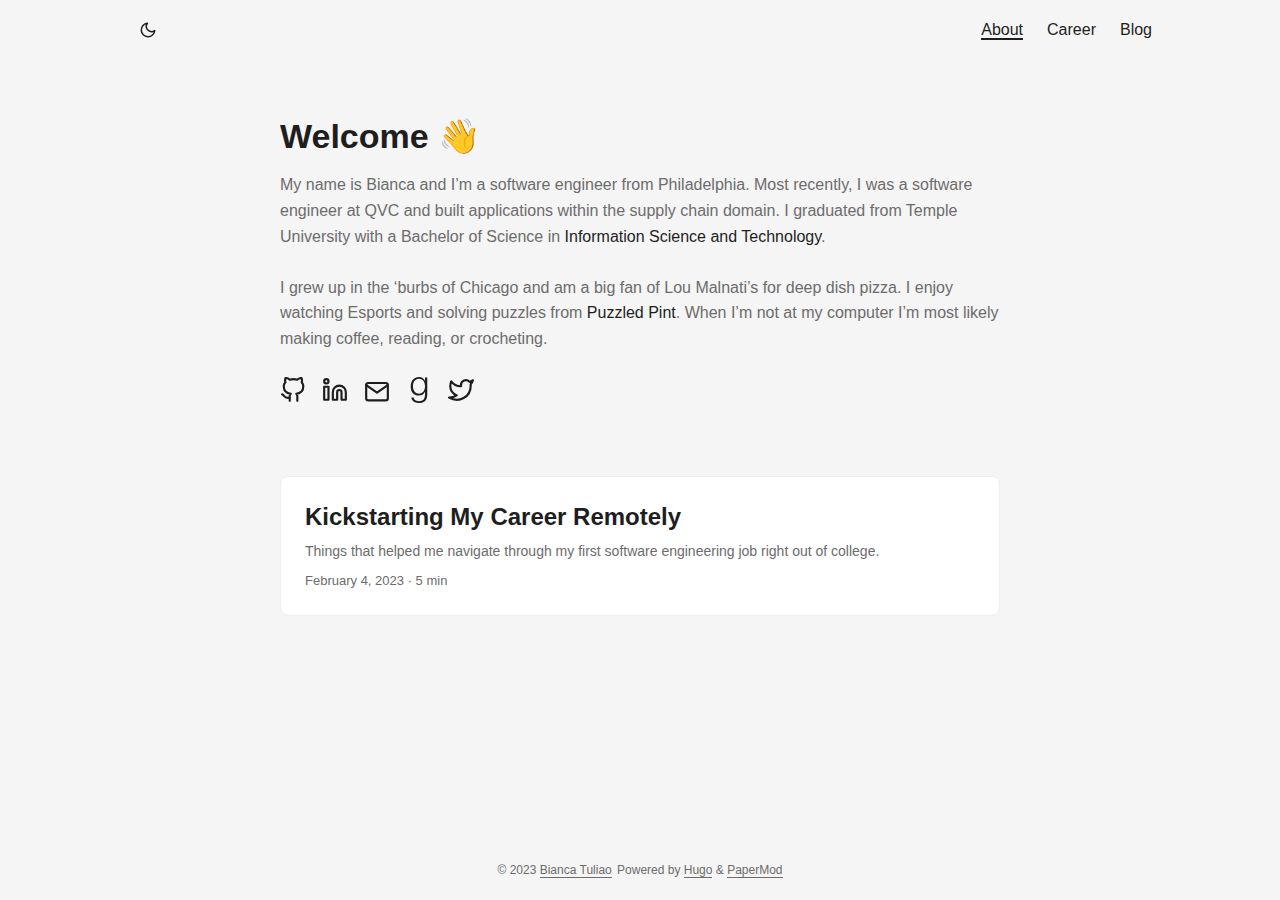
==== commit 0da398d5: "update favicon" ====
--- a/index.html
+++ b/index.html
@@ -95,17 +95,15 @@
 <header class="header">
     <nav class="nav">
         <div class="logo">
-            <a href="https://bltuliao.github.io/" accesskey="h" title="Bianca Tuliao's Homepage">
-                <img src="https://bltuliao.github.io/logo2.png" alt="" aria-label="logo"
-                    height="45"></a>
+            <a href="https://bltuliao.github.io/" accesskey="h" title="Bianca Tuliao's Homepage"></a>
             <div class="logo-switches">
                 <button id="theme-toggle" accesskey="t" title="(Alt + T)">
-                    <svg id="moon" xmlns="http://www.w3.org/2000/svg" width="24" height="18" viewBox="4 0 24 24"
+                    <svg id="moon" xmlns="http://www.w3.org/2000/svg" width="24" height="18" viewBox="0 0 24 24"
                         fill="none" stroke="currentColor" stroke-width="2" stroke-linecap="round"
                         stroke-linejoin="round">
                         <path d="M21 12.79A9 9 0 1 1 11.21 3 7 7 0 0 0 21 12.79z"></path>
                     </svg>
-                    <svg id="sun" xmlns="http://www.w3.org/2000/svg" width="24" height="18" viewBox="4 0 24 24"
+                    <svg id="sun" xmlns="http://www.w3.org/2000/svg" width="24" height="18" viewBox="0 0 24 24"
                         fill="none" stroke="currentColor" stroke-width="2" stroke-linecap="round"
                         stroke-linejoin="round">
                         <circle cx="12" cy="12" r="5"></circle>
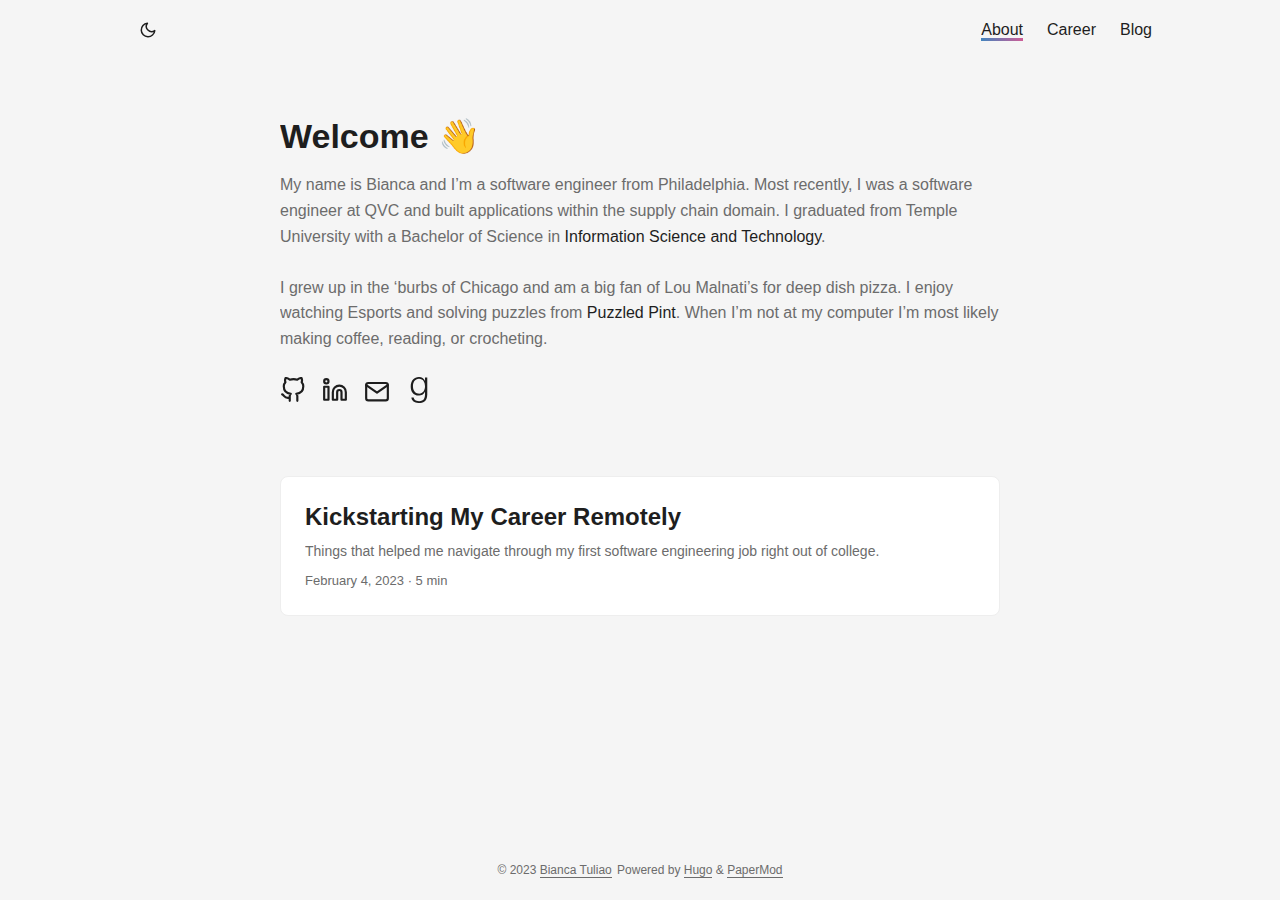
==== commit 7358f165: "update blog section" ====
--- a/index.html
+++ b/index.html
@@ -74,7 +74,7 @@
   "description": "The blog of Bianca Tuliao, Software Engineer based in Philadelphia",
   "thumbnailUrl": "https://bltuliao.github.io/favicon.ico",
   "sameAs": [
-      "https://github.com/bltuliao", "https://www.linkedin.com/in/biancatuliao/", "mailto:btuliaodev@gmail.com", "https://www.goodreads.com/user/show/115285117-bianca", "https://twitter.com/tru3caff3ine"
+      "https://github.com/bltuliao", "https://www.linkedin.com/in/biancatuliao/", "mailto:btuliaodev@gmail.com", "https://www.goodreads.com/user/show/115285117-bianca"
   ]
 }
 </script>
@@ -177,14 +177,6 @@
         d="M11.43 23.995c-3.608-.208-6.274-2.077-6.448-5.078.695.007 1.375-.013 2.07-.006.224 1.342 1.065 2.43 2.683 3.026 1.583.496 3.737.46 5.082-.174 1.351-.636 2.145-1.822 2.503-3.577.212-1.042.236-1.734.231-2.92l-.005-1.631h-.059c-1.245 2.564-3.315 3.53-5.59 3.475-5.74-.054-7.68-4.534-7.528-8.606.01-5.241 3.22-8.537 7.557-8.495 2.354-.14 4.605 1.362 5.554 3.37l.059.002.002-2.918 2.099.004-.002 15.717c-.193 7.04-4.376 7.89-8.209 7.811zm6.1-15.633c-.096-3.26-1.601-6.62-5.503-6.645-3.954-.017-5.625 3.592-5.604 6.85-.013 3.439 1.643 6.305 4.703 6.762 4.532.591 6.551-3.411 6.404-6.967z" />
 </svg>
     </a>
-    <a href="https://twitter.com/tru3caff3ine" target="_blank" rel="noopener noreferrer me" title="Twitter">
-        <svg xmlns="http://www.w3.org/2000/svg" viewBox="0 0 24 24" fill="none" stroke="currentColor" stroke-width="2"
-    stroke-linecap="round" stroke-linejoin="round">
-    <path
-        d="M23 3a10.9 10.9 0 0 1-3.14 1.53 4.48 4.48 0 0 0-7.86 3v1A10.66 10.66 0 0 1 3 4s-4 9 5 13a11.64 11.64 0 0 1-7 2c9 5 20 0 20-11.5a4.5 4.5 0 0 0-.08-.83A7.72 7.72 0 0 0 23 3z">
-    </path>
-</svg>
-    </a>
 </div>
 
     </footer>
--- a/assets/css/stylesheet.css
+++ b/assets/css/stylesheet.css
@@ -4,4 +4,4 @@
   Copyright (c) 2020 nanxiaobei and adityatelange
   Copyright (c) 2021-2022 adityatelange
 */
-:root{--gap:24px;--content-gap:20px;--nav-width:1024px;--main-width:720px;--header-height:60px;--footer-height:60px;--radius:8px;--theme:rgb(255, 255, 255);--entry:rgb(255, 255, 255);--primary:rgb(30, 30, 30);--secondary:rgb(108, 108, 108);--tertiary:rgb(214, 214, 214);--content:rgb(31, 31, 31);--hljs-bg:rgb(28, 29, 33);--code-bg:rgb(245, 245, 245);--border:rgb(238, 238, 238)}.dark{--theme:rgb(29, 30, 32);--entry:rgb(46, 46, 51);--primary:rgb(218, 218, 219);--secondary:rgb(155, 156, 157);--tertiary:rgb(65, 66, 68);--content:rgb(196, 196, 197);--hljs-bg:rgb(46, 46, 51);--code-bg:rgb(55, 56, 62);--border:rgb(51, 51, 51)}.list{background:var(--code-bg)}.dark.list{background:var(--theme)}*,::after,::before{box-sizing:border-box}html{-webkit-tap-highlight-color:transparent;overflow-y:scroll}a,button,body,h1,h2,h3,h4,h5,h6{color:var(--primary)}body{font-family:-apple-system,BlinkMacSystemFont,segoe ui,Roboto,Oxygen,Ubuntu,Cantarell,open sans,helvetica neue,sans-serif;font-size:18px;line-height:1.6;word-break:break-word;background:var(--theme)}article,aside,figcaption,figure,footer,header,hgroup,main,nav,section,table{display:block}h1,h2,h3,h4,h5,h6{line-height:1.2}h1,h2,h3,h4,h5,h6,p{margin-top:0;margin-bottom:0}ul{padding:0}a{text-decoration:none}body,figure,ul{margin:0}table{width:100%;border-collapse:collapse;border-spacing:0;overflow-x:auto;word-break:keep-all}button,input,textarea{padding:0;font:inherit;background:0 0;border:0}input,textarea{outline:0}button,input[type=button],input[type=submit]{cursor:pointer}input:-webkit-autofill,textarea:-webkit-autofill{box-shadow:0 0 0 50px var(--theme)inset}img{display:block;max-width:100%}.not-found{position:absolute;left:0;right:0;display:flex;align-items:center;justify-content:center;height:80%;font-size:160px;font-weight:700}.archive-posts{width:100%;font-size:16px}.archive-year{margin-top:40px}.archive-year:not(:last-of-type){border-bottom:2px solid var(--border)}.archive-month{display:flex;align-items:flex-start;padding:10px 0}.archive-month-header{margin:25px 0;width:200px}.archive-month:not(:last-of-type){border-bottom:1px solid var(--border)}.archive-entry{position:relative;padding:5px;margin:10px 0}.archive-entry-title{margin:5px 0;font-weight:400}.archive-count,.archive-meta{color:var(--secondary);font-size:14px}.footer,.top-link{font-size:12px;color:var(--secondary)}.footer{max-width:calc(var(--main-width) + var(--gap) * 2);margin:auto;padding:calc((var(--footer-height) - var(--gap))/2)var(--gap);text-align:center;line-height:24px}.footer span{margin-inline-start:1px;margin-inline-end:1px}.footer span:last-child{white-space:nowrap}.footer a{color:inherit;border-bottom:1px solid var(--secondary)}.footer a:hover{border-bottom:1px solid var(--primary)}.top-link{visibility:hidden;position:fixed;bottom:60px;right:30px;z-index:99;background:var(--tertiary);width:42px;height:42px;padding:12px;border-radius:64px;transition:visibility .5s,opacity .8s linear}.top-link,.top-link svg{filter:drop-shadow(0 0 0 var(--theme))}.footer a:hover,.top-link:hover{color:var(--primary)}.top-link:focus,#theme-toggle:focus{outline:0}.nav{display:flex;flex-wrap:wrap;justify-content:space-between;max-width:calc(var(--nav-width) + var(--gap) * 2);margin-inline-start:auto;margin-inline-end:auto;line-height:var(--header-height)}.nav a{display:block}.logo,#menu{display:flex;margin:auto var(--gap)}.logo{flex-wrap:inherit}.logo a{font-size:24px;font-weight:700}.logo a img,.logo a svg{display:inline;vertical-align:middle;pointer-events:none;transform:translate(0,-10%);border-radius:2px;margin-inline-end:2px}button#theme-toggle{font-size:26px;margin:auto 4px}body.dark #moon{vertical-align:middle;display:none}body:not(.dark) #sun{display:none}#menu{list-style:none;word-break:keep-all;overflow-x:auto;white-space:nowrap}#menu li+li{margin-inline-start:var(--gap)}#menu a{font-size:16px}#menu .active{font-weight:500;border-bottom:2px solid}.lang-switch li,.lang-switch ul,.logo-switches{display:inline-flex;margin:auto 4px}.lang-switch{display:flex;flex-wrap:inherit}.lang-switch a{margin:auto 3px;font-size:16px;font-weight:500}.logo-switches{flex-wrap:inherit}.main{position:relative;min-height:calc(100vh - var(--header-height) - var(--footer-height));max-width:calc(var(--main-width) + var(--gap) * 2);margin:auto;padding:var(--gap)}.page-header h1{font-size:40px}.pagination{display:flex}.pagination a{color:var(--theme);font-size:13px;line-height:36px;background:var(--primary);border-radius:calc(36px/2);padding:0 16px}.pagination .next{margin-inline-start:auto}.social-icons{padding:12px 0}.social-icons a:not(:last-of-type){margin-inline-end:12px}.social-icons a svg{height:26px;width:26px}code{direction:ltr}div.highlight,pre{position:relative}.copy-code{display:none;position:absolute;top:4px;right:4px;color:rgba(255,255,255,.8);background:rgba(78,78,78,.8);border-radius:var(--radius);padding:0 5px;font-size:14px;user-select:none}div.highlight:hover .copy-code,pre:hover .copy-code{display:block}.first-entry{position:relative;display:flex;flex-direction:column;justify-content:center;min-height:320px;margin:var(--gap)0 calc(var(--gap) * 2)}.first-entry .entry-header{overflow:hidden;display:-webkit-box;-webkit-box-orient:vertical;-webkit-line-clamp:3}.first-entry .entry-header h1{font-size:34px;line-height:1.3}.first-entry .entry-content{margin:14px 0;font-size:16px;-webkit-line-clamp:3}.first-entry .entry-footer{font-size:14px}.home-info .entry-content{-webkit-line-clamp:unset}.post-entry{position:relative;margin-bottom:var(--gap);padding:var(--gap);background:var(--entry);border-radius:var(--radius);transition:transform .1s;border:1px solid var(--border)}.post-entry:active{transform:scale(.96)}.tag-entry .entry-cover{display:none}.entry-header h2{font-size:24px;line-height:1.3}.entry-content{margin:8px 0;color:var(--secondary);font-size:14px;line-height:1.6;overflow:hidden;display:-webkit-box;-webkit-box-orient:vertical;-webkit-line-clamp:2}.entry-footer{color:var(--secondary);font-size:13px}.entry-link{position:absolute;left:0;right:0;top:0;bottom:0}.entry-cover,.entry-isdraft{font-size:14px;color:var(--secondary)}.entry-cover{margin-bottom:var(--gap);text-align:center}.entry-cover img{border-radius:var(--radius);pointer-events:none;width:100%;height:auto}.entry-cover a{color:var(--secondary);box-shadow:0 1px 0 var(--primary)}.page-header,.post-header{margin:24px auto var(--content-gap)}.post-title{margin-bottom:2px;font-size:40px}.post-description{margin-top:10px;margin-bottom:5px}.post-meta,.breadcrumbs{color:var(--secondary);font-size:14px;display:flex;flex-wrap:wrap}.post-meta .i18n_list li{display:inline-flex;list-style:none;margin:auto 3px;box-shadow:0 1px 0 var(--secondary)}.breadcrumbs a{font-size:16px}.post-content{color:var(--content)}.post-content h3,.post-content h4,.post-content h5,.post-content h6{margin:24px 0 16px}.post-content h1{margin:40px auto 32px;font-size:40px}.post-content h2{margin:32px auto 24px;font-size:32px}.post-content h3{font-size:24px}.post-content h4{font-size:16px}.post-content h5{font-size:14px}.post-content h6{font-size:12px}.post-content a,.toc a:hover{box-shadow:0 1px;box-decoration-break:clone;-webkit-box-decoration-break:clone}.post-content a code{margin:auto 0;border-radius:0;box-shadow:0 -1px 0 var(--primary)inset}.post-content del{text-decoration:none;background:linear-gradient(to right,var(--primary) 100%,transparent 0)0/1px 1px repeat-x}.post-content dl,.post-content ol,.post-content p,.post-content figure,.post-content ul{margin-bottom:var(--content-gap)}.post-content ol,.post-content ul{padding-inline-start:20px}.post-content li{margin-top:5px}.post-content li p{margin-bottom:0}.post-content dl{display:flex;flex-wrap:wrap;margin:0}.post-content dt{width:25%;font-weight:700}.post-content dd{width:75%;margin-inline-start:0;padding-inline-start:10px}.post-content dd~dd,.post-content dt~dt{margin-top:10px}.post-content table{margin-bottom:32px}.post-content table th,.post-content table:not(.highlighttable,.highlight table,.gist .highlight) td{min-width:80px;padding:12px 8px;line-height:1.5;border-bottom:1px solid var(--border)}.post-content table th{font-size:14px;text-align:start}.post-content table:not(.highlighttable) td code:only-child{margin:auto 0}.post-content .highlight table{border-radius:var(--radius)}.post-content .highlight:not(table){margin:10px auto;background:var(--hljs-bg)!important;border-radius:var(--radius);direction:ltr}.post-content li>.highlight{margin-inline-end:0}.post-content ul pre{margin-inline-start:calc(var(--gap) * -2)}.post-content .highlight pre{margin:0}.post-content .highlighttable{table-layout:fixed}.post-content .highlighttable td:first-child{width:40px}.post-content .highlighttable td .linenodiv{padding-inline-end:0!important}.post-content .highlighttable td .highlight,.post-content .highlighttable td .linenodiv pre{margin-bottom:0}.post-content code{margin:auto 4px;padding:4px 6px;font-size:.78em;line-height:1.5;background:var(--code-bg);border-radius:2px}.post-content pre code{display:block;margin:auto 0;padding:10px;color:#d5d5d6;background:var(--hljs-bg)!important;border-radius:var(--radius);overflow-x:auto;word-break:break-all}.post-content blockquote{margin:20px 0;padding:0 14px;border-inline-start:3px solid var(--primary)}.post-content hr{margin:30px 0;height:2px;background:var(--tertiary);border:0}.post-content iframe{max-width:100%}.post-content img{border-radius:4px;margin:1rem 0}.post-content img[src*="#center"]{margin:1rem auto}.post-content figure.align-center{text-align:center}.post-content figure>figcaption{color:var(--primary);font-size:16px;font-weight:700;margin:8px 0 16px}.post-content figure>figcaption>p{color:var(--secondary);font-size:14px;font-weight:400}.toc{margin:0 2px 40px;border:1px solid var(--border);background:var(--code-bg);border-radius:var(--radius);padding:.4em}.dark .toc{background:var(--entry)}.toc details summary{cursor:zoom-in;margin-inline-start:20px}.toc details[open] summary{cursor:zoom-out}.toc .details{display:inline;font-weight:500}.toc .inner{margin:0 20px;padding:10px 20px}.toc li ul{margin-inline-start:var(--gap)}.toc summary:focus{outline:0}.post-footer{margin-top:56px}.post-tags li{display:inline-block;margin-inline-end:3px;margin-bottom:5px}.post-tags a,.share-buttons,.paginav{border-radius:var(--radius);background:var(--code-bg);border:1px solid var(--border)}.post-tags a{display:block;padding-inline-start:14px;padding-inline-end:14px;color:var(--secondary);font-size:14px;line-height:34px;background:var(--code-bg)}.post-tags a:hover,.paginav a:hover{background:var(--border)}.share-buttons{margin:14px 0;padding-inline-start:var(--radius);display:flex;justify-content:center;overflow-x:auto}.share-buttons a{margin-top:10px}.share-buttons a:not(:last-of-type){margin-inline-end:12px}h1:hover .anchor,h2:hover .anchor,h3:hover .anchor,h4:hover .anchor,h5:hover .anchor,h6:hover .anchor{display:inline-flex;color:var(--secondary);margin-inline-start:8px;font-weight:500;user-select:none}.paginav{margin:10px 0;display:flex;line-height:30px;border-radius:var(--radius)}.paginav a{padding-inline-start:14px;padding-inline-end:14px;border-radius:var(--radius)}.paginav .title{letter-spacing:1px;text-transform:uppercase;font-size:small;color:var(--secondary)}.paginav .prev,.paginav .next{width:50%}.paginav span:hover:not(.title){box-shadow:0 1px}.paginav .next{margin-inline-start:auto;text-align:right}[dir=rtl] .paginav .next{text-align:left}h1>a>svg{display:inline}img.in-text{display:inline;margin:auto}.buttons,.main .profile{display:flex;justify-content:center}.main .profile{align-items:center;min-height:calc(100vh - var(--header-height) - var(--footer-height) - (var(--gap) * 2));text-align:center}.profile .profile_inner h1{padding:12px 0}.profile img{display:inline-table;border-radius:50%}.buttons{flex-wrap:wrap;max-width:400px;margin:0 auto}.button{background:var(--tertiary);border-radius:var(--radius);margin:8px;padding:6px;transition:transform .1s}.button-inner{padding:0 8px}.button:active{transform:scale(.96)}#searchbox input{padding:4px 10px;width:100%;color:var(--primary);font-weight:700;border:2px solid var(--tertiary);border-radius:var(--radius)}#searchbox input:focus{border-color:var(--secondary)}#searchResults li{list-style:none;border-radius:var(--radius);padding:10px;margin:10px 0;position:relative;font-weight:500}#searchResults{margin:10px 0;width:100%}#searchResults li:active{transition:transform .1s;transform:scale(.98)}#searchResults a{position:absolute;width:100%;height:100%;top:0;left:0;outline:none}#searchResults .focus{transform:scale(.98);border:2px solid var(--tertiary)}.terms-tags li{display:inline-block;margin:10px;font-weight:500}.terms-tags a{display:block;padding:3px 10px;background:var(--tertiary);border-radius:6px;transition:transform .1s}.terms-tags a:active{background:var(--tertiary);transform:scale(.96)}.hljs-comment,.hljs-quote{color:#b6b18b}.hljs-deletion,.hljs-name,.hljs-regexp,.hljs-selector-class,.hljs-selector-id,.hljs-tag,.hljs-template-variable,.hljs-variable{color:#eb3c54}.hljs-built_in,.hljs-builtin-name,.hljs-link,.hljs-literal,.hljs-meta,.hljs-number,.hljs-params,.hljs-type{color:#e7ce56}.hljs-attribute{color:#ee7c2b}.hljs-addition,.hljs-bullet,.hljs-string,.hljs-symbol{color:#4fb4d7}.hljs-section,.hljs-title{color:#78bb65}.hljs-keyword,.hljs-selector-tag{color:#b45ea4}.hljs{display:block;overflow-x:auto;background:#1c1d21;color:#c0c5ce;padding:.5em}.hljs-emphasis{font-style:italic}.hljs-strong{font-weight:700}::-webkit-scrollbar-track{background:0 0}.list:not(.dark)::-webkit-scrollbar-track{background:var(--code-bg)}::-webkit-scrollbar-thumb{background:var(--tertiary);border:5px solid var(--theme);border-radius:var(--radius)}.list:not(.dark)::-webkit-scrollbar-thumb{border:5px solid var(--code-bg)}::-webkit-scrollbar-thumb:hover{background:var(--secondary)}::-webkit-scrollbar:not(.highlighttable,.highlight table,.gist .highlight){background:var(--theme)}.post-content .highlighttable td .highlight pre code::-webkit-scrollbar{display:none}.post-content :not(table) ::-webkit-scrollbar-thumb{border:2px solid var(--hljs-bg);background:#717175}.post-content :not(table) ::-webkit-scrollbar-thumb:hover{background:#a3a3a5}.gist table::-webkit-scrollbar-thumb{border:2px solid #fff;background:#adadad}.gist table::-webkit-scrollbar-thumb:hover{background:#707070}.post-content table::-webkit-scrollbar-thumb{border-width:2px}@media screen and (min-width:768px){::-webkit-scrollbar{width:19px;height:11px}}@media screen and (max-width:768px){:root{--gap:14px}.profile img{transform:scale(.85)}.first-entry{min-height:260px}.archive-month{flex-direction:column}.archive-year{margin-top:20px}.footer{padding:calc((var(--footer-height) - var(--gap) - 10px)/2)var(--gap)}}@media screen and (max-width:900px){.list .top-link{transform:translateY(-5rem)}}@media(prefers-reduced-motion){.terms-tags a:active,.button:active,.post-entry:active,.top-link,#searchResults .focus,#searchResults li:active{transform:none}}.main-timeline{font-family:poppins,sans-serif}.main-timeline:after{content:'';display:block;clear:both}.main-timeline .timeline{width:calc(50% + 58px);float:left;position:relative;z-index:1}.main-timeline .timeline:before{content:"";width:10px;height:10px;border-radius:50px;position:absolute;top:-5px;right:0}.main-timeline .timeline-content{text-align:left;padding:15px 80px 15px 10px;display:block;position:relative}.main-timeline .timeline-content:hover{text-decoration:none}.main-timeline .timeline-content:before{content:"";background:#f28705;width:15px;height:100%;position:absolute;top:0;right:50px}.main-timeline .timeline-year-right{font-size:27px;line-height:35px;font-weight:700;transform:translateY(-50%)rotate(0);position:absolute;top:5%;right:-90px}.main-timeline .timeline-year-left{font-size:27px;line-height:35px;font-weight:700;transform:translateY(-50%)rotate(0);position:absolute;top:5%;left:-90px}.main-timeline .timeline-year{font-size:27px;line-height:35px;font-weight:700;transform:translateY(-50%)rotate(0);position:absolute;top:5%;right:-20px}.main-timeline .timeline-year-single-left{font-size:27px;line-height:35px;font-weight:700;transform:translateY(-50%)rotate(0);position:absolute;top:5%;left:-20px}.main-timeline .title{font-size:22px;font-weight:600;letter-spacing:.5px;text-transform:uppercase;margin:0 0 8px}.main-timeline .description{font-size:16px;margin:0}.main-timeline .timeline:nth-child(even){float:right}.main-timeline .timeline:nth-child(even):before{right:auto;left:0}.main-timeline .timeline:nth-child(even) .timeline-content{padding:15px 10px 15px 80px}.main-timeline .timeline:nth-child(even) .timeline-content:before{right:auto;left:51px}.main-timeline .timeline:nth-child(even) .timeline-year{right:auto;left:-15px}.main-timeline .timeline:nth-child(4n+2) .timeline-content:before{background:#f2bb16}.main-timeline .timeline:nth-child(4n+3) .timeline-content:before{background:#0785f2}.main-timeline .timeline:nth-child(4n+4) .timeline-content:before{background:#bf3475}@media screen and (max-width:767px){.main-timeline .timeline{width:100%}.main-timeline .timeline-year-right{font-size:27px;line-height:35px;font-weight:700;transform:translateY(-50%)rotate(90deg);position:absolute;top:19%;right:-43px}.main-timeline .timeline-year-left{font-size:27px;line-height:35px;font-weight:700;transform:translateY(-50%)rotate(-90deg);position:absolute;top:20%;left:-43px}.main-timeline .timeline-year{font-size:27px;line-height:35px;font-weight:700;transform:translateY(-50%)rotate(90deg);position:absolute;top:11%;right:-7px}.main-timeline .timeline-year-single-left{font-size:27px;line-height:35px;font-weight:700;transform:translateY(-50%)rotate(-90deg);position:absolute;top:11%;left:-7px}}.button_slide{border:2px solid #c2c2c2;border-radius:0;padding:6px;margin-bottom:6px;display:inline-block;font-family:lucida console,Monaco,monospace;font-size:14px;letter-spacing:1px;cursor:default;box-shadow:inset 0 0 #000000;-webkit-transition:ease-out .4s;-moz-transition:ease-out .4s;transition:ease-out .4s}.slide_down:hover{border:2px solid #c2c2c2;box-shadow:inset 0 100px #000000;color:#41ff00}.slide_right:hover{box-shadow:inset 400px 0 #c7c5c5}.slide_left:hover{box-shadow:inset 0 0 0 50px #c7c5c5}.slide_diagonal:hover{box-shadow:inset 400px 50px #c7c5c5}.indent{margin-left:20px}.button-74{background-color:#fff;border:2px solid #e09743;border-radius:20px;box-shadow:#e09743 4px 4px;color:#e09743;cursor:pointer;display:inline-block;font-weight:600;font-size:15px;padding:0 18px;line-height:20px;text-align:center;text-decoration:none;user-select:none;-webkit-user-select:none;touch-action:manipulation}.button-74:hover{background-color:#fff}.button-74:active{box-shadow:#e09743 2px 2px;transform:translate(2px,2px)}@media(min-width:768px){.button-74{min-width:30px;padding:0 15px}}+:root{--gap:24px;--content-gap:20px;--nav-width:1024px;--main-width:720px;--header-height:60px;--footer-height:60px;--radius:8px;--theme:rgb(255, 255, 255);--entry:rgb(255, 255, 255);--primary:rgb(30, 30, 30);--secondary:rgb(108, 108, 108);--tertiary:rgb(214, 214, 214);--content:rgb(31, 31, 31);--hljs-bg:rgb(28, 29, 33);--code-bg:rgb(245, 245, 245);--border:rgb(238, 238, 238)}.dark{--theme:rgb(29, 30, 32);--entry:rgb(46, 46, 51);--primary:rgb(218, 218, 219);--secondary:rgb(155, 156, 157);--tertiary:rgb(65, 66, 68);--content:rgb(196, 196, 197);--hljs-bg:rgb(46, 46, 51);--code-bg:rgb(55, 56, 62);--border:rgb(51, 51, 51)}.list{background:var(--code-bg)}.dark.list{background:var(--theme)}*,::after,::before{box-sizing:border-box}html{-webkit-tap-highlight-color:transparent;overflow-y:scroll}a,button,body,h1,h2,h3,h4,h5,h6{color:var(--primary)}body{font-family:-apple-system,BlinkMacSystemFont,segoe ui,Roboto,Oxygen,Ubuntu,Cantarell,open sans,helvetica neue,sans-serif;font-size:18px;line-height:1.6;word-break:break-word;background:var(--theme)}article,aside,figcaption,figure,footer,header,hgroup,main,nav,section,table{display:block}h1,h2,h3,h4,h5,h6{line-height:1.2}h1,h2,h3,h4,h5,h6,p{margin-top:0;margin-bottom:0}ul{padding:0}a{text-decoration:none}body,figure,ul{margin:0}table{width:100%;border-collapse:collapse;border-spacing:0;overflow-x:auto;word-break:keep-all}button,input,textarea{padding:0;font:inherit;background:0 0;border:0}input,textarea{outline:0}button,input[type=button],input[type=submit]{cursor:pointer}input:-webkit-autofill,textarea:-webkit-autofill{box-shadow:0 0 0 50px var(--theme)inset}img{display:block;max-width:100%}.not-found{position:absolute;left:0;right:0;display:flex;align-items:center;justify-content:center;height:80%;font-size:160px;font-weight:700}.archive-posts{width:100%;font-size:16px}.archive-year{margin-top:40px}.archive-year:not(:last-of-type){border-bottom:2px solid var(--border)}.archive-month{display:flex;align-items:flex-start;padding:10px 0}.archive-month-header{margin:25px 0;width:200px}.archive-month:not(:last-of-type){border-bottom:1px solid var(--border)}.archive-entry{position:relative;padding:5px;margin:10px 0}.archive-entry-title{margin:5px 0;font-weight:400}.archive-count,.archive-meta{color:var(--secondary);font-size:14px}.footer,.top-link{font-size:12px;color:var(--secondary)}.footer{max-width:calc(var(--main-width) + var(--gap) * 2);margin:auto;padding:calc((var(--footer-height) - var(--gap))/2)var(--gap);text-align:center;line-height:24px}.footer span{margin-inline-start:1px;margin-inline-end:1px}.footer span:last-child{white-space:nowrap}.footer a{color:inherit;border-bottom:1px solid var(--secondary)}.footer a:hover{border-bottom:1px solid var(--primary)}.top-link{visibility:hidden;position:fixed;bottom:60px;right:30px;z-index:99;background:var(--tertiary);width:42px;height:42px;padding:12px;border-radius:64px;transition:visibility .5s,opacity .8s linear}.top-link,.top-link svg{filter:drop-shadow(0 0 0 var(--theme))}.footer a:hover,.top-link:hover{color:var(--primary)}.top-link:focus,#theme-toggle:focus{outline:0}.main{position:relative;min-height:calc(100vh - var(--header-height) - var(--footer-height));max-width:calc(var(--main-width) + var(--gap) * 2);margin:auto;padding:var(--gap)}.page-header h1{font-size:40px}.pagination{display:flex}.pagination a{color:var(--theme);font-size:13px;line-height:36px;background:var(--primary);border-radius:calc(36px/2);padding:0 16px}.pagination .next{margin-inline-start:auto}.social-icons{padding:12px 0}.social-icons a:not(:last-of-type){margin-inline-end:12px}.social-icons a svg{height:26px;width:26px}code{direction:ltr}div.highlight,pre{position:relative}.copy-code{display:none;position:absolute;top:4px;right:4px;color:rgba(255,255,255,.8);background:rgba(78,78,78,.8);border-radius:var(--radius);padding:0 5px;font-size:14px;user-select:none}div.highlight:hover .copy-code,pre:hover .copy-code{display:block}.first-entry{position:relative;display:flex;flex-direction:column;justify-content:center;min-height:320px;margin:var(--gap)0 calc(var(--gap) * 2)}.first-entry .entry-header{overflow:hidden;display:-webkit-box;-webkit-box-orient:vertical;-webkit-line-clamp:3}.first-entry .entry-header h1{font-size:34px;line-height:1.3}.first-entry .entry-content{margin:14px 0;font-size:16px;-webkit-line-clamp:3}.first-entry .entry-footer{font-size:14px}.home-info .entry-content{-webkit-line-clamp:unset}.post-entry{position:relative;margin-bottom:var(--gap);padding:var(--gap);background:var(--entry);border-radius:var(--radius);transition:transform .1s;border:1px solid var(--border)}.post-entry:active{transform:scale(.96)}.tag-entry .entry-cover{display:none}.entry-header h2{font-size:24px;line-height:1.3}.entry-content{margin:8px 0;color:var(--secondary);font-size:14px;line-height:1.6;overflow:hidden;display:-webkit-box;-webkit-box-orient:vertical;-webkit-line-clamp:2}.entry-footer{color:var(--secondary);font-size:13px}.entry-link{position:absolute;left:0;right:0;top:0;bottom:0}.entry-cover,.entry-isdraft{font-size:14px;color:var(--secondary)}.entry-cover{margin-bottom:var(--gap);text-align:center}.entry-cover img{border-radius:var(--radius);pointer-events:none;width:100%;height:auto}.entry-cover a{color:var(--secondary);box-shadow:0 1px 0 var(--primary)}.page-header,.post-header{margin:24px auto var(--content-gap)}.post-title{margin-bottom:2px;font-size:40px}.post-description{margin-top:10px;margin-bottom:5px}.post-meta,.breadcrumbs{color:var(--secondary);font-size:14px;display:flex;flex-wrap:wrap}.post-meta .i18n_list li{display:inline-flex;list-style:none;margin:auto 3px;box-shadow:0 1px 0 var(--secondary)}.breadcrumbs a{font-size:16px}.post-content{color:var(--content)}.post-content h3,.post-content h4,.post-content h5,.post-content h6{margin:24px 0 16px}.post-content h1{margin:40px auto 32px;font-size:40px}.post-content h2{margin:32px auto 24px;font-size:32px}.post-content h3{font-size:24px}.post-content h4{font-size:16px}.post-content h5{font-size:14px}.post-content h6{font-size:12px}.post-content a,.toc a:hover{box-shadow:0 1px;box-decoration-break:clone;-webkit-box-decoration-break:clone}.post-content a code{margin:auto 0;border-radius:0;box-shadow:0 -1px 0 var(--primary)inset}.post-content del{text-decoration:none;background:linear-gradient(to right,var(--primary) 100%,transparent 0)0/1px 1px repeat-x}.post-content dl,.post-content ol,.post-content p,.post-content figure,.post-content ul{margin-bottom:var(--content-gap)}.post-content ol,.post-content ul{padding-inline-start:20px}.post-content li{margin-top:5px}.post-content li p{margin-bottom:0}.post-content dl{display:flex;flex-wrap:wrap;margin:0}.post-content dt{width:25%;font-weight:700}.post-content dd{width:75%;margin-inline-start:0;padding-inline-start:10px}.post-content dd~dd,.post-content dt~dt{margin-top:10px}.post-content table{margin-bottom:32px}.post-content table th,.post-content table:not(.highlighttable,.highlight table,.gist .highlight) td{min-width:80px;padding:12px 8px;line-height:1.5;border-bottom:1px solid var(--border)}.post-content table th{font-size:14px;text-align:start}.post-content table:not(.highlighttable) td code:only-child{margin:auto 0}.post-content .highlight table{border-radius:var(--radius)}.post-content .highlight:not(table){margin:10px auto;background:var(--hljs-bg)!important;border-radius:var(--radius);direction:ltr}.post-content li>.highlight{margin-inline-end:0}.post-content ul pre{margin-inline-start:calc(var(--gap) * -2)}.post-content .highlight pre{margin:0}.post-content .highlighttable{table-layout:fixed}.post-content .highlighttable td:first-child{width:40px}.post-content .highlighttable td .linenodiv{padding-inline-end:0!important}.post-content .highlighttable td .highlight,.post-content .highlighttable td .linenodiv pre{margin-bottom:0}.post-content code{margin:auto 4px;padding:4px 6px;font-size:.78em;line-height:1.5;background:var(--code-bg);border-radius:2px}.post-content pre code{display:block;margin:auto 0;padding:10px;color:#d5d5d6;background:var(--hljs-bg)!important;border-radius:var(--radius);overflow-x:auto;word-break:break-all}.post-content blockquote{margin:20px 0;padding:0 14px;border-inline-start:3px solid var(--primary)}.post-content hr{margin:30px 0;height:2px;background:var(--tertiary);border:0}.post-content iframe{max-width:100%}.post-content img{border-radius:4px;margin:1rem 0}.post-content img[src*="#center"]{margin:1rem auto}.post-content figure.align-center{text-align:center}.post-content figure>figcaption{color:var(--primary);font-size:16px;font-weight:700;margin:8px 0 16px}.post-content figure>figcaption>p{color:var(--secondary);font-size:14px;font-weight:400}.toc{margin:0 2px 40px;border:1px solid var(--border);background:var(--code-bg);border-radius:var(--radius);padding:.4em}.dark .toc{background:var(--entry)}.toc details summary{cursor:zoom-in;margin-inline-start:20px}.toc details[open] summary{cursor:zoom-out}.toc .details{display:inline;font-weight:500}.toc .inner{margin:0 20px;padding:10px 20px}.toc li ul{margin-inline-start:var(--gap)}.toc summary:focus{outline:0}.post-footer{margin-top:56px}.post-tags li{display:inline-block;margin-inline-end:3px;margin-bottom:5px}.post-tags a,.share-buttons,.paginav{border-radius:var(--radius);background:var(--code-bg);border:1px solid var(--border)}.post-tags a{display:block;padding-inline-start:14px;padding-inline-end:14px;color:var(--secondary);font-size:14px;line-height:34px;background:var(--code-bg)}.post-tags a:hover,.paginav a:hover{background:var(--border)}.share-buttons{margin:14px 0;padding-inline-start:var(--radius);display:flex;justify-content:center;overflow-x:auto}.share-buttons a{margin-top:10px}.share-buttons a:not(:last-of-type){margin-inline-end:12px}h1:hover .anchor,h2:hover .anchor,h3:hover .anchor,h4:hover .anchor,h5:hover .anchor,h6:hover .anchor{display:inline-flex;color:var(--secondary);margin-inline-start:8px;font-weight:500;user-select:none}.paginav{margin:10px 0;display:flex;line-height:30px;border-radius:var(--radius)}.paginav a{padding-inline-start:14px;padding-inline-end:14px;border-radius:var(--radius)}.paginav .title{letter-spacing:1px;text-transform:uppercase;font-size:small;color:var(--secondary)}.paginav .prev,.paginav .next{width:50%}.paginav span:hover:not(.title){box-shadow:0 1px}.paginav .next{margin-inline-start:auto;text-align:right}[dir=rtl] .paginav .next{text-align:left}h1>a>svg{display:inline}img.in-text{display:inline;margin:auto}.buttons,.main .profile{display:flex;justify-content:center}.main .profile{align-items:center;min-height:calc(100vh - var(--header-height) - var(--footer-height) - (var(--gap) * 2));text-align:center}.profile .profile_inner h1{padding:12px 0}.profile img{display:inline-table;border-radius:50%}.buttons{flex-wrap:wrap;max-width:400px;margin:0 auto}.button{background:var(--tertiary);border-radius:var(--radius);margin:8px;padding:6px;transition:transform .1s}.button-inner{padding:0 8px}.button:active{transform:scale(.96)}#searchbox input{padding:4px 10px;width:100%;color:var(--primary);font-weight:700;border:2px solid var(--tertiary);border-radius:var(--radius)}#searchbox input:focus{border-color:var(--secondary)}#searchResults li{list-style:none;border-radius:var(--radius);padding:10px;margin:10px 0;position:relative;font-weight:500}#searchResults{margin:10px 0;width:100%}#searchResults li:active{transition:transform .1s;transform:scale(.98)}#searchResults a{position:absolute;width:100%;height:100%;top:0;left:0;outline:none}#searchResults .focus{transform:scale(.98);border:2px solid var(--tertiary)}.terms-tags li{display:inline-block;margin:10px;font-weight:500}.terms-tags a{display:block;padding:3px 10px;background:var(--tertiary);border-radius:6px;transition:transform .1s}.terms-tags a:active{background:var(--tertiary);transform:scale(.96)}.nav{display:flex;flex-wrap:wrap;justify-content:space-between;max-width:calc(var(--nav-width) + var(--gap) * 2);margin-inline-start:auto;margin-inline-end:auto;line-height:var(--header-height)}.nav a{display:block}.logo,#menu{display:flex;margin:auto var(--gap)}.logo{flex-wrap:inherit}.logo a{font-size:24px;font-weight:700}.logo a img,.logo a svg{display:inline;vertical-align:middle;pointer-events:none;transform:translate(0,-10%);border-radius:2px;margin-inline-end:2px}button#theme-toggle{font-size:26px;margin:auto 4px}body.dark #moon{vertical-align:middle;display:none}body:not(.dark) #sun{display:none}#menu{list-style:none;word-break:keep-all;overflow-x:auto;white-space:nowrap}#menu li+li{margin-inline-start:var(--gap)}#menu a{font-size:16px}#menu .active{font-weight:500;border-bottom:3px solid;border-image:linear-gradient( to right,#4385be 0%,#ce5d97 100% )0 0 100% 0}.lang-switch li,.lang-switch ul,.logo-switches{display:inline-flex;margin:auto 4px}.lang-switch{display:flex;flex-wrap:inherit}.lang-switch a{margin:auto 3px;font-size:16px;font-weight:500}.logo-switches{flex-wrap:inherit}.hljs-comment,.hljs-quote{color:#b6b18b}.hljs-deletion,.hljs-name,.hljs-regexp,.hljs-selector-class,.hljs-selector-id,.hljs-tag,.hljs-template-variable,.hljs-variable{color:#eb3c54}.hljs-built_in,.hljs-builtin-name,.hljs-link,.hljs-literal,.hljs-meta,.hljs-number,.hljs-params,.hljs-type{color:#e7ce56}.hljs-attribute{color:#ee7c2b}.hljs-addition,.hljs-bullet,.hljs-string,.hljs-symbol{color:#4fb4d7}.hljs-section,.hljs-title{color:#78bb65}.hljs-keyword,.hljs-selector-tag{color:#b45ea4}.hljs{display:block;overflow-x:auto;background:#1c1d21;color:#c0c5ce;padding:.5em}.hljs-emphasis{font-style:italic}.hljs-strong{font-weight:700}::-webkit-scrollbar-track{background:0 0}.list:not(.dark)::-webkit-scrollbar-track{background:var(--code-bg)}::-webkit-scrollbar-thumb{background:var(--tertiary);border:5px solid var(--theme);border-radius:var(--radius)}.list:not(.dark)::-webkit-scrollbar-thumb{border:5px solid var(--code-bg)}::-webkit-scrollbar-thumb:hover{background:var(--secondary)}::-webkit-scrollbar:not(.highlighttable,.highlight table,.gist .highlight){background:var(--theme)}.post-content .highlighttable td .highlight pre code::-webkit-scrollbar{display:none}.post-content :not(table) ::-webkit-scrollbar-thumb{border:2px solid var(--hljs-bg);background:#717175}.post-content :not(table) ::-webkit-scrollbar-thumb:hover{background:#a3a3a5}.gist table::-webkit-scrollbar-thumb{border:2px solid #fff;background:#adadad}.gist table::-webkit-scrollbar-thumb:hover{background:#707070}.post-content table::-webkit-scrollbar-thumb{border-width:2px}@media screen and (min-width:768px){::-webkit-scrollbar{width:19px;height:11px}}@media screen and (max-width:768px){:root{--gap:14px}.profile img{transform:scale(.85)}.first-entry{min-height:260px}.archive-month{flex-direction:column}.archive-year{margin-top:20px}.footer{padding:calc((var(--footer-height) - var(--gap) - 10px)/2)var(--gap)}}@media screen and (max-width:900px){.list .top-link{transform:translateY(-5rem)}}@media(prefers-reduced-motion){.terms-tags a:active,.button:active,.post-entry:active,.top-link,#searchResults .focus,#searchResults li:active{transform:none}}.main-timeline{font-family:poppins,sans-serif}.main-timeline:after{content:'';display:block;clear:both}.main-timeline .timeline{width:calc(50% + 58px);float:left;position:relative;z-index:1}.main-timeline .timeline:before{content:"";width:10px;height:10px;border-radius:50px;position:absolute;top:-5px;right:0}.main-timeline .timeline-content{text-align:left;padding:15px 80px 15px 10px;display:block;position:relative}.main-timeline .timeline-content:hover{text-decoration:none}.main-timeline .timeline-content:before{content:"";background:linear-gradient(#3aa99f 0%,#4385be 100%)0 100%;width:15px;height:100%;position:absolute;top:0;right:50px}.main-timeline .timeline-year-right{font-size:27px;line-height:35px;font-weight:700;transform:translateY(-50%)rotate(0);position:absolute;top:5%;right:-90px}.main-timeline .timeline-year-left{font-size:27px;line-height:35px;font-weight:700;transform:translateY(-50%)rotate(0);position:absolute;top:5%;left:-90px}.main-timeline .timeline-year{font-size:27px;line-height:35px;font-weight:700;transform:translateY(-50%)rotate(0);position:absolute;top:5%;right:-20px}.main-timeline .timeline-year-single-left{font-size:27px;line-height:35px;font-weight:700;transform:translateY(-50%)rotate(0);position:absolute;top:5%;left:-20px}.main-timeline .title{font-size:22px;font-weight:600;letter-spacing:.5px;text-transform:uppercase;margin:0 0 8px}.main-timeline .description{font-size:16px;margin:0}.main-timeline .timeline:nth-child(even){float:right}.main-timeline .timeline:nth-child(even):before{right:auto;left:0}.main-timeline .timeline:nth-child(even) .timeline-content{padding:15px 10px 15px 80px}.main-timeline .timeline:nth-child(even) .timeline-content:before{right:auto;left:51px}.main-timeline .timeline:nth-child(even) .timeline-year{right:auto;left:-15px}.main-timeline .timeline:nth-child(n+2) .timeline-content:before{background:linear-gradient(#4385be 0%,#8b7ec8 100%)0 100%}.main-timeline .timeline:nth-child(n+3) .timeline-content:before{background:linear-gradient(#8b7ec8 0%,#ce5d97 100%)0 100%}.main-timeline .timeline:nth-child(n+4) .timeline-content:before{background:linear-gradient(#ce5d97 0%,#d14d41 100%)0 100%}.main-timeline .timeline:nth-child(n+5) .timeline-content:before{background:linear-gradient(#d14d41 0%,#d0a215 100%)0 100%}.main-timeline .timeline:nth-child(n+6) .timeline-content:before{background:linear-gradient(#d0a215 0%,#3aa99f 100%)0 100%}.main-timeline .timeline:nth-child(n+7) .timeline-content:before{background:linear-gradient(#3aa99f 0%,#4385be 100%)0 100%}.main-timeline .timeline:nth-child(n+8) .timeline-content:before{background:linear-gradient(#4385be 0%,#8b7ec8 100%)0 100%}@media screen and (max-width:767px){.main-timeline .timeline{width:100%}.main-timeline .timeline-year-right{font-size:27px;line-height:35px;font-weight:700;transform:translateY(-50%)rotate(90deg);position:absolute;top:19%;right:-43px}.main-timeline .timeline-year-left{font-size:27px;line-height:35px;font-weight:700;transform:translateY(-50%)rotate(-90deg);position:absolute;top:20%;left:-43px}.main-timeline .timeline-year{font-size:27px;line-height:35px;font-weight:700;transform:translateY(-50%)rotate(90deg);position:absolute;top:11%;right:-7px}.main-timeline .timeline-year-single-left{font-size:27px;line-height:35px;font-weight:700;transform:translateY(-50%)rotate(-90deg);position:absolute;top:11%;left:-7px}}.button_slide{border:2px solid #c2c2c2;border-radius:0;padding:6px;margin-bottom:6px;display:inline-block;font-family:lucida console,Monaco,monospace;font-size:14px;letter-spacing:1px;cursor:default;box-shadow:inset 0 0 #000000;-webkit-transition:ease-out .4s;-moz-transition:ease-out .4s;transition:ease-out .4s}.slide_down:hover{border:2px solid #c2c2c2;box-shadow:inset 0 100px #000000;color:#41ff00}.slide_right:hover{box-shadow:inset 400px 0 #c7c5c5}.slide_left:hover{box-shadow:inset 0 0 0 50px #c7c5c5}.slide_diagonal:hover{box-shadow:inset 400px 50px #c7c5c5}.indent{margin-left:20px}.button-74{background-color:#fff;border:2px solid #e09743;border-radius:20px;box-shadow:#e09743 4px 4px;color:#e09743;cursor:pointer;display:inline-block;font-weight:600;font-size:15px;padding:0 18px;line-height:20px;text-align:center;text-decoration:none;user-select:none;-webkit-user-select:none;touch-action:manipulation}.button-74:hover{background-color:#fff}.button-74:active{box-shadow:#e09743 2px 2px;transform:translate(2px,2px)}@media(min-width:768px){.button-74{min-width:30px;padding:0 15px}}